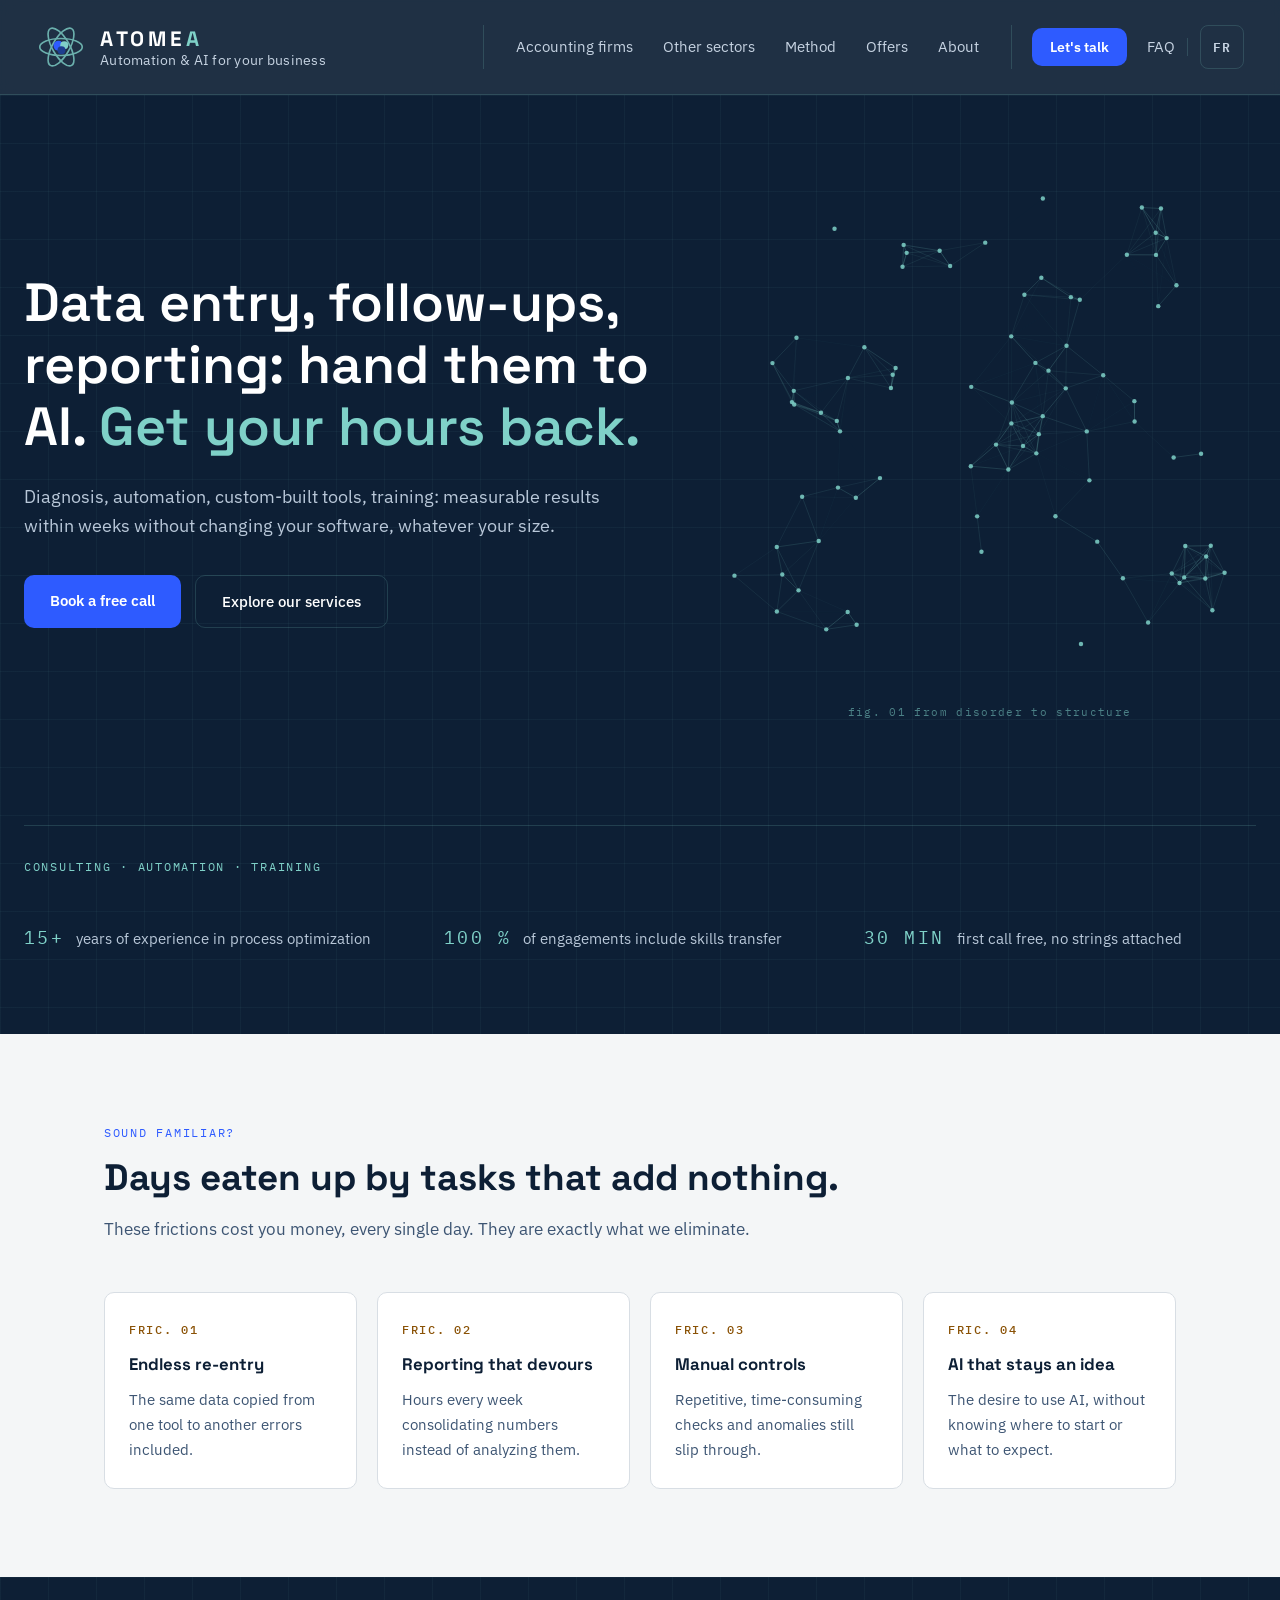
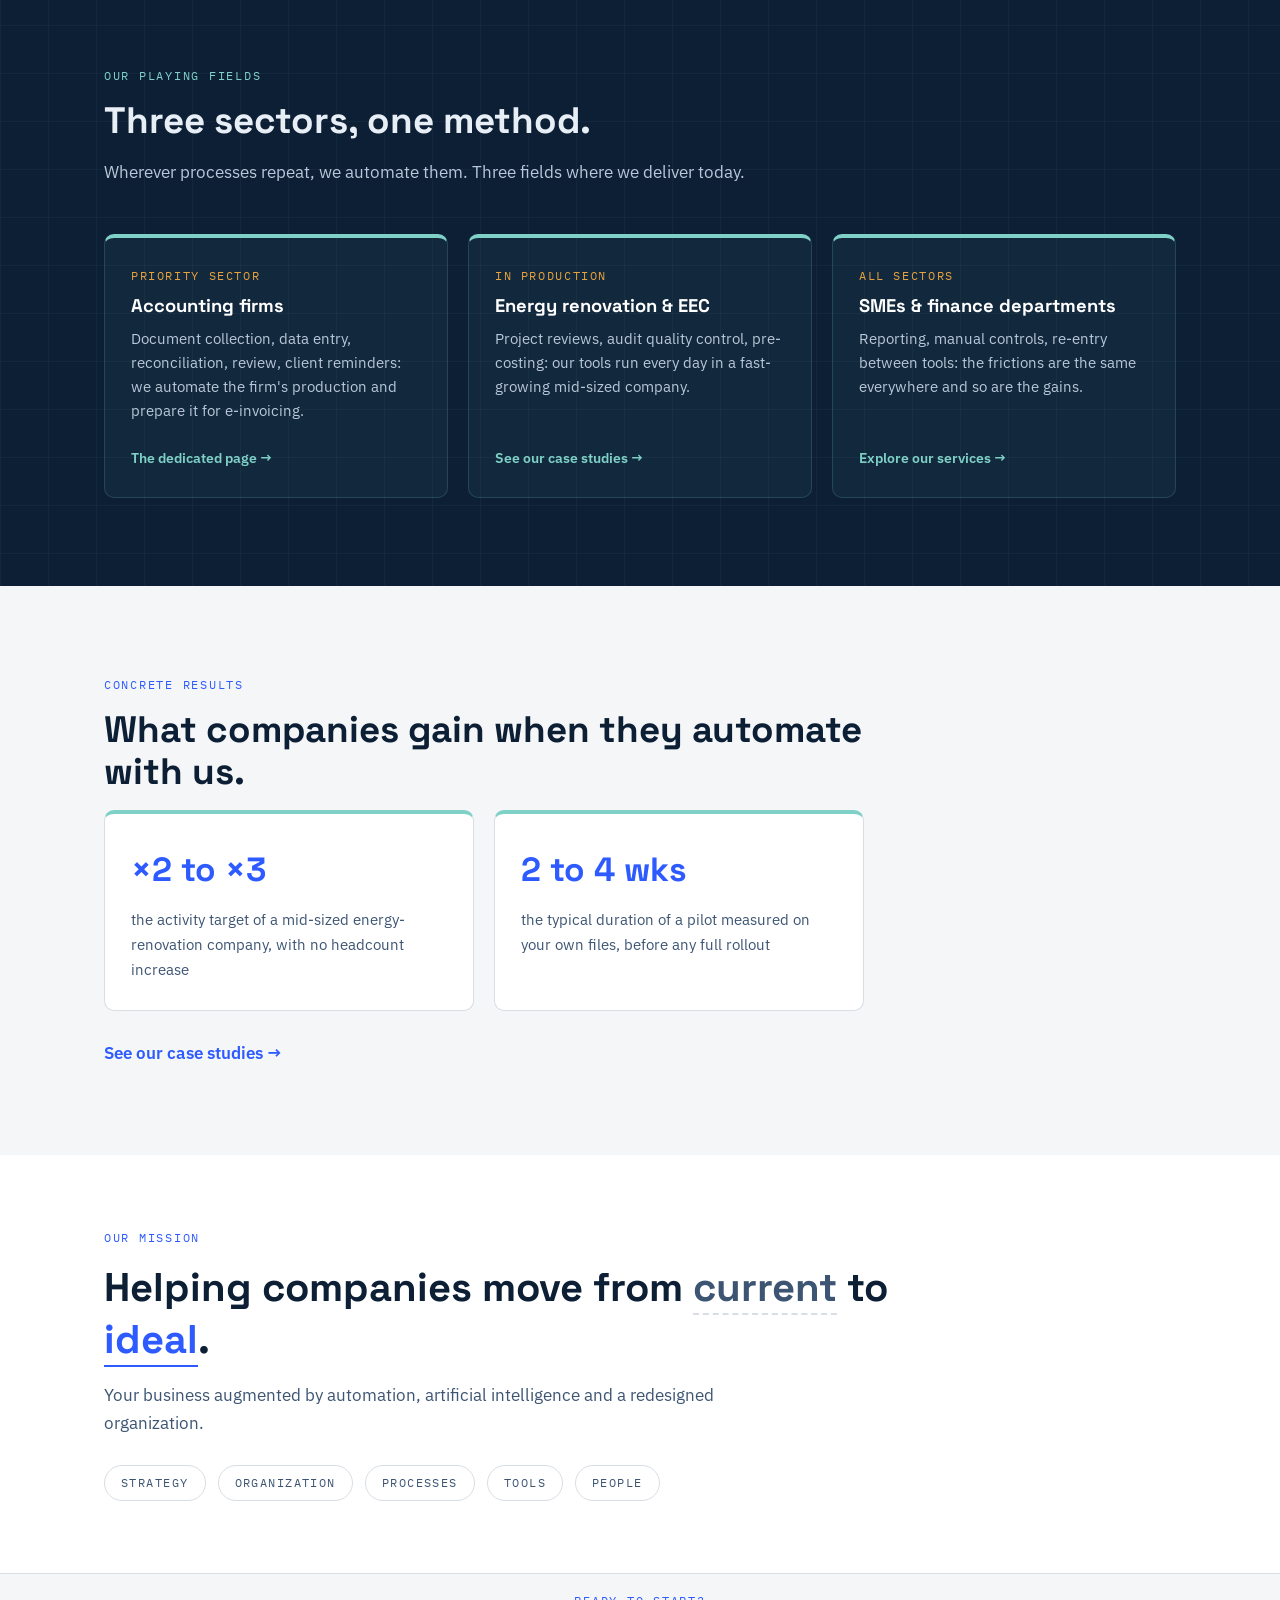
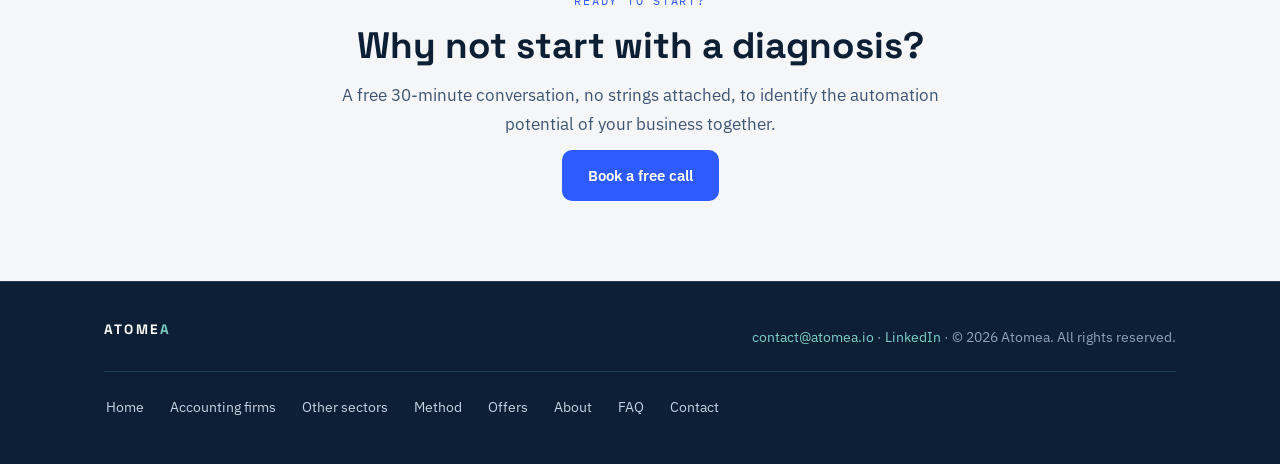
==== index.html @ ba9431d4 "Remplace les tirets cadratins par des espaces sur tout le site Co-Authored-By: Claude Fable 5 <norep" ====
<!DOCTYPE html>
<html lang="fr">
<head>
<meta charset="UTF-8">
<meta name="viewport" content="width=device-width, initial-scale=1.0">
<title>Atomea Conseil, automatisation & IA d'entreprise</title>
<meta name="description" content="Atomea accompagne les entreprises dans la transformation de leur organisation grâce à l'automatisation et à l'intelligence artificielle. Conseil, outils sur mesure, formation.">
<!-- Open Graph mettre à jour og:url et og:image lors du passage au domaine custom -->
<meta property="og:type" content="website">
<meta property="og:title" content="Atomea Conseil, automatisation & IA d'entreprise">
<meta property="og:description" content="Saisie, relances, reporting : déléguez ça à l'IA. Diagnostic, automatisation, outils sur mesure, formation des résultats mesurables en quelques semaines.">
<meta property="og:url" content="https://atomea.io/index.html">
<meta property="og:image" content="https://atomea.io/og-image.png">
<meta name="twitter:card" content="summary_large_image">
<link rel="icon" type="image/png" href="logo.png?v=1">
<link rel="apple-touch-icon" href="logo.png">
<link rel="preconnect" href="https://fonts.googleapis.com">
<link rel="preconnect" href="https://fonts.gstatic.com" crossorigin>
<link href="https://fonts.googleapis.com/css2?family=Space+Grotesk:wght@400;500;700&family=IBM+Plex+Sans:wght@400;500;600&family=IBM+Plex+Mono:wght@400;500&display=swap" rel="stylesheet">
<link rel="stylesheet" href="styles.css?v=20260713">
</head>
<body>

<header>
  <div class="wrap nav">
    <a class="logo" href="index.html" aria-label="Atomea accueil"><svg class="logo-mark" viewBox="0 0 40 40" fill="none" aria-hidden="true"><g class="orbits" stroke="#7FD1C8" stroke-width="1.3" opacity=".8"><ellipse cx="20" cy="20" rx="17" ry="6.8"/><ellipse cx="20" cy="20" rx="17" ry="6.8" transform="rotate(60 20 20)"/><ellipse cx="20" cy="20" rx="17" ry="6.8" transform="rotate(120 20 20)"/></g><circle cx="18" cy="19" r="4" fill="#2E5BFF"/><circle cx="22.6" cy="18.6" r="3.2" fill="#7FD1C8"/><circle cx="20.4" cy="22.6" r="3.2" fill="#1E3E8F"/></svg><span class="logo-stack"><span class="logo-word">ATOME<span class="logo-accent">A</span></span><span class="logo-tag" data-i18n="logo_tag">Automatisation & IA pour votre entreprise</span></span></a>
    <div class="nav-right">
      <nav class="nav-links" aria-label="Navigation">
        <a href="experts-comptables.html"><span data-i18n="nav_ec">Experts-comptables</span></a>
        <a href="realisations.html"><span data-i18n="nav_cases">Autres secteurs</span></a>
        <a href="methode.html"><span data-i18n="nav_method">Méthode</span></a>
        <a href="services.html"><span data-i18n="nav_services">Offres</span></a>
        <a href="apropos.html"><span data-i18n="nav_about">À propos</span></a>
      </nav>
      <a class="cta-btn small" href="https://calendar.app.google/srL1wipzhu1zUiye7" target="_blank" rel="noopener" data-i18n="nav_cta">Échangeons</a>
      <button class="menu-btn" id="menu-btn" aria-label="Menu" aria-expanded="false"><span></span><span></span><span></span></button>
      <div class="lang-group"><a href="faq.html" class="faq-link">FAQ</a><span class="nav-sep" aria-hidden="true"></span><button class="lang-flag" id="lang-flag" aria-label="Switch to English">EN</button></div>
    </div>
  </div>
</header>

<nav class="mobile-nav" id="mobile-nav" aria-label="Navigation mobile">
  <a class="active" href="index.html" data-i18n="foot_home">Accueil</a>
  <a href="experts-comptables.html" data-i18n="nav_ec">Experts-comptables</a>
  <a href="realisations.html" data-i18n="nav_cases">Autres secteurs</a>
  <a href="methode.html" data-i18n="nav_method">Méthode</a>
  <a href="services.html" data-i18n="nav_services">Offres</a>
  <a href="apropos.html" data-i18n="nav_about">À propos</a>
  <a href="faq.html">FAQ</a>
  <a class="cta-btn" href="https://calendar.app.google/srL1wipzhu1zUiye7" target="_blank" rel="noopener" data-i18n="nav_cta">Échangeons</a>
</nav>

<main>

<!-- HERO -->
<div class="blueprint hero" id="top">
  <div class="wrap hero-grid">
    <div>
      <h1 data-i18n-html="hero_title">Saisie, relances, reporting : déléguez ça à l'IA. <em>Récupérez vos heures.</em></h1>
      <p data-i18n="hero_sub">Diagnostic, automatisation, outils sur mesure, formation : des résultats mesurables en quelques semaines sans changer vos logiciels, quelle que soit votre taille.</p>
      <div class="hero-ctas">
        <a class="cta-btn" href="https://calendar.app.google/srL1wipzhu1zUiye7" target="_blank" rel="noopener" data-i18n="hero_cta1">Réserver un échange gratuit</a>
        <a class="cta-ghost" href="services.html" data-i18n="hero_cta2">Découvrir nos services</a>
      </div>
    </div>
    <div>
      <canvas id="particles" aria-hidden="true"></canvas>
      <div class="hero-canvas-label" data-i18n="hero_canvas">fig. 01 du désordre à la structure</div>
    </div>
    <div class="hero-proof">
      <div class="hero-domains"><span class="mono" data-i18n="hero_eyebrow">Conseil · Automatisation · Formation</span></div>
      <div class="proof"><span class="mono">15+</span><span data-i18n="pr1">années d'expérience en optimisation de processus</span></div>
      <div class="proof"><span class="mono">100&nbsp;%</span><span data-i18n="pr2">des missions avec transfert de compétences inclus</span></div>
      <div class="proof"><span class="mono">30&nbsp;min</span><span data-i18n="pr3">de premier échange gratuit et sans engagement</span></div>
    </div>
  </div>
</div>

<!-- FRICTIONS -->
<section id="frictions">
  <div class="wrap">
    <span class="mono eyebrow" data-i18n="fric_eyebrow">Vous reconnaissez-vous ?</span>
    <h2 data-i18n="fric_title">Des journées mangées par des tâches qui n'apportent rien.</h2>
    <p class="lead" data-i18n="fric_lead">Ces frictions coûtent cher, tous les jours. Ce sont exactement celles que nous éliminons.</p>
    <div class="cards-4">
      <div class="friction"><span class="mono" data-i18n="fric1_tag">friction 01</span><strong data-i18n="fric1_t">La ressaisie permanente</strong><p data-i18n="fric1_p">Les mêmes données copiées d'un outil à l'autre, avec les erreurs qui vont avec.</p></div>
      <div class="friction"><span class="mono" data-i18n="fric2_tag">friction 02</span><strong data-i18n="fric2_t">Le reporting qui dévore</strong><p data-i18n="fric2_p">Des heures chaque semaine à consolider des chiffres au lieu de les analyser.</p></div>
      <div class="friction"><span class="mono" data-i18n="fric3_tag">friction 03</span><strong data-i18n="fric3_t">Les contrôles manuels</strong><p data-i18n="fric3_p">Des vérifications répétitives, chronophages et pourtant des anomalies qui passent.</p></div>
      <div class="friction"><span class="mono" data-i18n="fric4_tag">friction 04</span><strong data-i18n="fric4_t">L'IA qui reste une idée</strong><p data-i18n="fric4_p">L'envie d'utiliser l'IA, sans savoir par où commencer ni quoi en attendre concrètement.</p></div>
    </div>
  </div>
</section>

<!-- NOS TERRAINS -->
<div class="blueprint" id="terrains">
  <section>
  <div class="wrap">
    <span class="mono eyebrow" data-i18n="ter_eyebrow">Nos terrains</span>
    <h2 data-i18n="ter_title">Trois terrains, une même méthode.</h2>
    <p class="lead" data-i18n="ter_lead">Partout où des processus se répètent, nous les automatisons. Trois terrains où nous livrons aujourd'hui.</p>
    <div class="terrains-grid">
      <a class="terrain" href="experts-comptables.html">
        <span class="mono" data-i18n="ter1_tag">secteur prioritaire</span>
        <h3 data-i18n="ter1_t">Cabinets d'expertise comptable</h3>
        <p data-i18n="ter1_p">Collecte des pièces, saisie, lettrage, révision, relances clients : nous automatisons la production du cabinet et le préparons à la facturation électronique.</p>
        <span class="go" data-i18n="ter1_go">La page dédiée →</span>
      </a>
      <a class="terrain" href="realisations.html">
        <span class="mono" data-i18n="ter2_tag">en production</span>
        <h3 data-i18n="ter2_t">Rénovation énergétique & CEE</h3>
        <p data-i18n="ter2_p">Revues de projets, contrôle qualité des audits, pré-chiffrage : nos outils tournent chaque jour chez une entreprise de taille moyenne en pleine croissance.</p>
        <span class="go" data-i18n="ter2_go">Voir les réalisations →</span>
      </a>
      <a class="terrain" href="services.html">
        <span class="mono" data-i18n="ter3_tag">tous secteurs</span>
        <h3 data-i18n="ter3_t">PME & directions financières</h3>
        <p data-i18n="ter3_p">Reporting, contrôles manuels, ressaisie entre outils : les frictions sont les mêmes partout et les gains aussi.</p>
        <span class="go" data-i18n="ter3_go">Découvrir nos services →</span>
      </a>
    </div>
  </div>
  </section>
</div>

<!-- RÉSULTATS -->
<section id="resultats">
  <div class="wrap">
    <span class="mono eyebrow" data-i18n="res_eyebrow">Résultats concrets</span>
    <h2 data-i18n="res_title">Ce que gagnent les entreprises qui automatisent avec nous.</h2>
    <div class="results-grid cols-2">
      <div class="result-card"><span class="big" data-i18n="res2_n">×2 à ×3</span><p data-i18n="res2">c'est l'objectif d'activité d'une entreprise de taille moyenne de la rénovation énergétique, à effectif constant</p></div>
      <div class="result-card"><span class="big" data-i18n="res3_n">2 à 4 sem.</span><p data-i18n="res3">c'est le délai type d'un pilote mesuré sur vos propres dossiers, avant tout déploiement</p></div>
    </div>
    <a class="results-link" href="realisations.html" data-i18n="res_link">Voir les réalisations →</a>
  </div>
</section>

<!-- MISSION -->
<section class="mission" id="mission">
  <div class="wrap">
    <span class="mono eyebrow" data-i18n="mi_eyebrow">Notre mission</span>
    <p class="mission-text" data-i18n-html="mi_text">Aider les entreprises à passer de <span class="from">l'actuel</span> à <span class="to">l'idéal</span>.</p>
    <p class="mission-sub" data-i18n="mi_sub">Votre entreprise augmentée par l'automatisation, l'intelligence artificielle et une organisation repensée.</p>
    <div class="mission-levers">
      <span class="lever" data-i18n="mi_lever1">Stratégie</span>
      <span class="lever" data-i18n="mi_lever3">Organisation</span>
      <span class="lever" data-i18n="mi_lever4">Processus</span>
      <span class="lever" data-i18n="mi_lever2">Outils</span>
      <span class="lever" data-i18n="mi_lever5">Équipes</span>
    </div>
  </div>
</section>

<!-- CTA FINAL -->
<section class="final">
  <div class="wrap">
    <span class="mono eyebrow" data-i18n="cta_eyebrow">Prêt à commencer ?</span>
    <h2 data-i18n="cta_title">Et si on commençait par un diagnostic ?</h2>
    <p class="lead" data-i18n="cta_lead">30 minutes d'échange, sans engagement, pour identifier ensemble le potentiel d'automatisation de votre activité.</p>
    <div class="hero-ctas">
      <a class="cta-btn" href="https://calendar.app.google/srL1wipzhu1zUiye7" target="_blank" rel="noopener" data-i18n="cta_btn">Réserver un échange gratuit</a>
    </div>
  </div>
</section>

</main>

<footer>
  <div class="wrap">
    <div class="foot-row">
      <div><strong style="color:#fff;font-family:'Space Grotesk',sans-serif;letter-spacing:.16em">ATOME<span style="color:#7FD1C8">A</span></strong></div>
      <div><a href="mailto:contact@atomea.io">contact@atomea.io</a> · <a href="https://www.linkedin.com/in/aymeric-barre-b928955/" target="_blank" rel="noopener">LinkedIn</a> · <span data-i18n="foot_legal">© 2026 Atomea. Tous droits réservés.</span></div>
    </div>
    <nav class="foot-nav" aria-label="Navigation pied de page">
      <a href="index.html" data-i18n="foot_home">Accueil</a>
      <a href="experts-comptables.html" data-i18n="nav_ec">Experts-comptables</a>
      <a href="realisations.html" data-i18n="nav_cases">Autres secteurs</a>
      <a href="methode.html" data-i18n="nav_method">Méthode</a>
      <a href="services.html" data-i18n="nav_services">Offres</a>
      <a href="apropos.html" data-i18n="nav_about">À propos</a>
      <a href="faq.html">FAQ</a>
      <a href="contact.html" data-i18n="foot_contact">Contact</a>
    </nav>
  </div>
</footer>

<script src="app.js?v=20260713"></script>
</body>
</html>
---- styles.css ----
:root{
  --ink:#0D1F35;
  --paper:#F4F6F7;
  --cobalt:#2E5BFF;
  --cyan:#7FD1C8;
  --amber:#E8A33D;
  --amber-deep:#8A5206;
  --ink-soft:#3D5573;
  --line:#D8DEE4;
  --line-dark:rgba(127,209,200,.18);
  --radius:10px;
}
*{margin:0;padding:0;box-sizing:border-box}
html{scroll-behavior:smooth}section[id],div[id]{scroll-margin-top:118px}
body{font-family:'IBM Plex Sans',sans-serif;font-size:17px;line-height:1.65;color:var(--ink);background:var(--paper);display:flex;flex-direction:column;min-height:100vh}
main{flex:1;display:flex;flex-direction:column}
main>:last-child{flex:1}
main>section:last-child{display:flex;flex-direction:column;justify-content:center}
h1,h2,h3{font-family:'Space Grotesk',sans-serif;line-height:1.15}
a{color:var(--cobalt)}
:focus-visible{outline:3px solid var(--cobalt);outline-offset:3px;border-radius:2px}
.mono{font-family:'IBM Plex Mono',monospace;font-size:.78rem;letter-spacing:.14em;text-transform:uppercase}
.wrap{max-width:1120px;margin:0 auto;padding:0 24px}

/* ── header ── */
header .wrap{max-width:none;padding:0 36px}
header{position:sticky;top:0;z-index:50;background:rgba(13,31,53,.92);backdrop-filter:blur(8px);border-bottom:1px solid var(--line-dark)}
.nav{display:flex;align-items:center;justify-content:space-between;height:94px;gap:24px}
.logo-stack{display:flex;flex-direction:column;line-height:1.25}
.logo-tag{font-family:'IBM Plex Sans',sans-serif;font-size:.85rem;font-weight:400;letter-spacing:.02em;color:#C6D3E2}
.logo{display:flex;align-items:center;gap:14px;font-family:'Space Grotesk',sans-serif;font-weight:700;font-size:1.3rem;color:#fff;text-decoration:none;letter-spacing:.18em}
.logo-mark{width:50px;height:50px;flex:none;transform-origin:50% 50%;animation:flip3d 9s linear infinite}
.logo:hover .logo-mark{animation-duration:4s}
@keyframes flip3d{from{transform:perspective(260px) rotateX(0deg)}to{transform:perspective(260px) rotateX(360deg)}}
@media(prefers-reduced-motion:reduce){.logo-mark{animation:none}}
.logo-accent{color:var(--cyan)}
.nav-right{display:flex;align-items:center;gap:20px}
.nav-links{display:flex;gap:30px;padding:0 32px;border-left:1px solid var(--line-dark);border-right:1px solid var(--line-dark);align-self:stretch;align-items:center}
.nav-links a{color:#C6D3E2;text-decoration:none;font-size:.92rem;white-space:nowrap}
.nav-links a:hover{color:#7FD1C8}
.nav-links a.active{color:var(--cyan);font-weight:600}
.help-btn{display:flex;align-items:center;justify-content:center;width:44px;min-height:44px;border:1px solid var(--line-dark);border-radius:8px;color:#C6D3E2;text-decoration:none;font-family:'Space Grotesk',sans-serif;font-weight:700;font-size:1.15rem;flex:none}
.help-btn:hover{border-color:var(--cyan);color:var(--cyan)}
.lang-group{display:flex;align-items:center;gap:12px;flex:none}
.faq-link{color:#C6D3E2;text-decoration:none;font-size:.92rem;white-space:nowrap}
.faq-link:hover{color:#7FD1C8}
.faq-link.active{color:var(--cyan);font-weight:600}
.nav-sep{width:1px;height:18px;background:var(--line-dark);flex:none}
.lang-flag{background:none;border:1px solid var(--line-dark);border-radius:8px;padding:9px 12px;min-height:44px;min-width:44px;cursor:pointer;display:flex;align-items:center;justify-content:center;flex:none;font-family:'IBM Plex Mono',monospace;font-size:.8rem;font-weight:600;letter-spacing:.04em;color:#C6D3E2}
.lang-flag:hover{border-color:var(--cyan);color:var(--cyan)}
.cta-btn{display:inline-block;background:var(--cobalt);color:#fff;text-decoration:none;font-weight:600;font-size:.95rem;padding:13px 26px;border-radius:var(--radius);transition:transform .15s ease,box-shadow .15s ease}
.cta-btn:hover{transform:translateY(-2px);box-shadow:0 8px 24px rgba(46,91,255,.35)}
.cta-btn.small{padding:8px 18px;font-size:.85rem}
.cta-ghost{display:inline-block;color:#fff;text-decoration:none;font-weight:500;font-size:.95rem;padding:13px 26px;border:1px solid var(--line-dark);border-radius:var(--radius)}
.cta-ghost:hover{border-color:var(--cyan);color:var(--cyan)}

/* ── menu mobile ── */
.menu-btn{display:none;background:none;border:1px solid var(--line-dark);border-radius:8px;width:44px;height:44px;cursor:pointer;color:#C6D3E2;flex-direction:column;align-items:center;justify-content:center;gap:5px;padding:0;flex:none}
.menu-btn span{display:block;width:20px;height:2px;background:currentColor;transition:transform .2s ease,opacity .2s ease}
body.nav-open .menu-btn span:nth-child(1){transform:translateY(7px) rotate(45deg)}
body.nav-open .menu-btn span:nth-child(2){opacity:0}
body.nav-open .menu-btn span:nth-child(3){transform:translateY(-7px) rotate(-45deg)}
.mobile-nav{display:none;position:fixed;top:94px;left:0;right:0;bottom:0;z-index:49;background:var(--ink);overflow:auto;padding:10px 24px 22px;flex-direction:column}
body.nav-open{overflow:hidden}
.mobile-nav a{color:#E8EEF5;text-decoration:none;font-size:1rem;padding:14px 4px;border-bottom:1px solid var(--line-dark)}
.mobile-nav a.active{color:var(--cyan)}
.mobile-nav a.cta-btn{margin-top:18px;text-align:center;border-bottom:none;color:#fff}
body.nav-open .mobile-nav{display:flex}

/* ── blueprint panels ── */
.blueprint{position:relative;background:var(--ink);color:#E8EEF5;overflow:hidden}
.blueprint::before{content:"";position:absolute;inset:0;background-image:linear-gradient(rgba(127,209,200,.05) 1px,transparent 1px),linear-gradient(90deg,rgba(127,209,200,.05) 1px,transparent 1px);background-size:48px 48px;pointer-events:none}
.blueprint .wrap{position:relative;z-index:2}

/* ── hero ── */
.hero{padding:84px 0 64px}
.hero .wrap{max-width:1360px}
.hero-grid{display:grid;grid-template-columns:1.1fr .9fr;gap:48px;align-items:center}
.hero-proof{grid-column:1/-1;display:grid;grid-template-columns:repeat(3,1fr);gap:28px;margin-top:56px;padding-top:30px;border-top:1px solid var(--line-dark)}
.hero-domains{grid-column:1/-1}
.hero-domains .mono{margin-bottom:0}
.proof{display:flex;align-items:baseline;gap:12px;font-size:.95rem;color:#B9C8D9}
.proof .mono{color:var(--amber);font-size:1.1rem;flex:none}
.hero .mono{color:var(--cyan);display:block;margin-bottom:18px}
.hero h1{font-size:clamp(2rem,4.2vw,3.6rem);font-weight:600;color:#fff;margin-bottom:24px}
.hero h1 em{font-style:normal;color:var(--cyan)}
.hero p{font-size:1.12rem;color:#B9C8D9;max-width:34em;margin-bottom:34px}
.hero-ctas{display:flex;gap:14px;flex-wrap:wrap}
#particles{width:100%;height:500px;display:block}
.hero-canvas-label{font-family:'IBM Plex Mono',monospace;font-size:.7rem;letter-spacing:.12em;color:rgba(127,209,200,.55);text-align:center;margin-top:24px}

/* ── sections ── */
section{padding:88px 0}
.eyebrow{color:var(--cobalt);display:block;margin-bottom:14px}
.blueprint .eyebrow{color:var(--cyan)}
h2{font-size:clamp(1.6rem,3vw,2.3rem);margin-bottom:16px;max-width:22em}
.lead{font-size:1.08rem;color:var(--ink-soft);max-width:38em;margin-bottom:48px}
.blueprint .lead{color:#B9C8D9}

/* ── bandeau d'intro de page ── */
.page-hero{padding:40px 0 28px}
.page-hero h1,.page-hero h2{color:#fff}
.page-hero h1{font-size:clamp(1.6rem,3vw,2.3rem);line-height:1.15;margin-bottom:10px;max-width:22em}
.page-hero .lead{margin-bottom:0}

/* ── variantes sur fond clair ── */
.steps.on-light .step{background:#fff;border:1px solid var(--line);border-top:3px solid var(--cobalt)}
.steps.on-light .num{color:var(--cobalt)}
.steps.on-light .step h3{color:var(--ink)}
.steps.on-light .step .dur{color:var(--amber-deep)}
.steps.on-light .step p{color:var(--ink-soft)}
.steps.on-light .step .deliv{color:var(--amber-deep)}
.faq.on-light details{background:#fff;border:1px solid var(--line);border-radius:var(--radius);padding:2px 22px;margin-bottom:12px}
.faq.on-light summary{color:var(--ink);padding:16px 36px 16px 0}
.faq.on-light summary::after{color:var(--cobalt);right:0}
.faq.on-light details p{color:var(--ink-soft)}
.faq-layout{display:grid;grid-template-columns:1.6fr 1fr;gap:44px;align-items:start}
.faq-cta{background:var(--ink);border-radius:var(--radius);padding:32px 30px;color:#E8EEF5}
.faq-cta h3{font-size:1.2rem;color:#fff;margin-bottom:10px}
.faq-cta p{font-size:.95rem;color:#B9C8D9;margin-bottom:22px}
@media(max-width:900px){.faq-layout{grid-template-columns:1fr}}

/* mission */
.mission{padding:72px 0;background:#fff;border-bottom:1px solid var(--line)}
.mission-text{font-family:'Space Grotesk',sans-serif;font-size:clamp(1.5rem,3.4vw,2.5rem);font-weight:700;line-height:1.3;max-width:21em;margin-top:6px}
.mission-text .from{color:var(--ink-soft);border-bottom:2px dashed var(--line)}
.mission-text .to{color:var(--cobalt);border-bottom:2px solid var(--cobalt)}
.mission-sub{color:var(--ink-soft);max-width:38em;margin-top:16px;font-size:1.05rem}
.mission-levers{display:flex;gap:12px;margin-top:28px;flex-wrap:wrap}
.lever{font-family:'IBM Plex Mono',monospace;font-size:.75rem;letter-spacing:.12em;text-transform:uppercase;color:var(--ink-soft);border:1px solid var(--line);border-radius:99px;padding:7px 16px}

/* frictions */
.cards-4{display:grid;grid-template-columns:repeat(4,1fr);gap:20px}
.friction{background:#fff;border:1px solid var(--line);border-radius:var(--radius);padding:26px 24px}
.friction .mono{color:var(--amber-deep);font-weight:500;display:block;margin-bottom:12px}
.friction p{font-size:.95rem;color:var(--ink-soft)}
.friction strong{display:block;font-family:'Space Grotesk',sans-serif;font-size:1.05rem;color:var(--ink);margin-bottom:8px}

/* résultats (preuve sociale accueil) */
.results-grid{display:grid;grid-template-columns:repeat(3,1fr);gap:20px}
.result-card{background:#fff;border:1px solid var(--line);border-top:4px solid var(--cyan);border-radius:var(--radius);padding:28px 26px}
.result-card .big{font-family:'Space Grotesk',sans-serif;font-weight:700;font-size:2.1rem;color:var(--cobalt);display:block;margin-bottom:10px}
.result-card p{font-size:.95rem;color:var(--ink-soft)}
.results-link{display:inline-block;margin-top:28px;font-weight:600;text-decoration:none}
.results-link:hover{text-decoration:underline}
.results-grid.cols-2{grid-template-columns:repeat(2,1fr);max-width:760px}
@media(max-width:900px){.results-grid{grid-template-columns:1fr}.results-grid.cols-2{grid-template-columns:1fr}}

/* terrains (accueil) */
.terrains-grid{display:grid;grid-template-columns:repeat(3,1fr);gap:20px}
.terrain{display:flex;flex-direction:column;gap:10px;background:rgba(127,209,200,.05);border:1px solid var(--line-dark);border-top:4px solid var(--cyan);border-radius:var(--radius);padding:28px 26px;text-decoration:none;transition:transform .15s ease,border-color .15s ease}
.terrain:hover{transform:translateY(-3px);border-color:var(--cyan)}
.terrain .mono{color:var(--amber);font-size:.72rem}
.terrain h3{color:#fff;font-size:1.15rem}
.terrain p{font-size:.92rem;color:#B9C8D9}
.terrain .go{margin-top:auto;padding-top:12px;font-weight:600;color:var(--cyan);font-size:.9rem}
@media(max-width:900px){.terrains-grid{grid-template-columns:1fr}}

/* piliers */
#services{padding-top:32px;padding-bottom:24px}
.pillars{display:grid;grid-template-columns:repeat(3,1fr);gap:22px}
.pillar{background:#fff;border:1px solid var(--line);border-top:4px solid var(--cobalt);border-radius:var(--radius);padding:24px 24px;transition:transform .18s ease,box-shadow .18s ease}
.pillar:hover{transform:translateY(-5px);box-shadow:0 16px 34px rgba(13,31,53,.12)}
.pillar-icon{width:48px;height:48px;border-radius:13px;background:var(--cobalt);box-shadow:0 10px 22px rgba(46,91,255,.3);display:flex;align-items:center;justify-content:center;margin-bottom:14px}
.pillar-icon svg{width:24px;height:24px;stroke:#fff;fill:none;stroke-width:1.7;stroke-linecap:round;stroke-linejoin:round}
.pillar .mono{color:var(--cobalt);display:block;margin-bottom:10px}
/* apparition des piliers au chargement (CSS pur, sans flash, fin toujours visible) */
@media(prefers-reduced-motion:no-preference){
  .pillars .pillar{opacity:0;animation:riseIn .75s cubic-bezier(.16,1,.3,1) both}
  .pillars .pillar:nth-child(1){animation-delay:.05s}
  .pillars .pillar:nth-child(2){animation-delay:.2s}
  .pillars .pillar:nth-child(3){animation-delay:.35s}
  .pillar-icon{animation:iconPop .5s cubic-bezier(.34,1.56,.64,1) both}
  .pillars .pillar:nth-child(1) .pillar-icon{animation-delay:.35s}
  .pillars .pillar:nth-child(2) .pillar-icon{animation-delay:.5s}
  .pillars .pillar:nth-child(3) .pillar-icon{animation-delay:.65s}
}
@keyframes riseIn{from{opacity:0;transform:translateY(36px) scale(.94)}to{opacity:1;transform:none}}
@keyframes iconPop{from{transform:scale(.4);opacity:.4}to{transform:scale(1);opacity:1}}
.pillar h3{font-size:1.2rem;margin-bottom:4px}
.pillar .promise{font-weight:600;color:var(--cobalt);font-size:.95rem;margin-bottom:10px}
.pillar p{font-size:.95rem;color:var(--ink-soft);margin-bottom:16px}
.pillar ul{list-style:none}
.pillar li{font-size:.95rem;color:var(--ink);font-weight:500;padding:8px 0 8px 28px;position:relative;border-top:1px dashed var(--line)}
.pillar li::before{content:"✓";position:absolute;left:0;top:7px;color:var(--cobalt);font-weight:700}

/* spécialité */
.niche-card{background:#fff;border:1px solid var(--line);border-left:5px solid var(--cobalt);border-radius:var(--radius);padding:42px 38px}
.niche-card h2{margin-bottom:12px}
.niche-grid{display:grid;grid-template-columns:repeat(3,1fr);gap:30px;margin-top:32px}
.niche-item .mono{color:var(--cobalt);display:block;margin-bottom:10px}
.niche-item h3{font-size:1.08rem;margin-bottom:8px}
.niche-item p{font-size:.92rem;color:var(--ink-soft)}
.niche-open{margin-top:32px;padding-top:24px;border-top:1px dashed var(--line);font-style:italic;color:var(--ink-soft);font-size:.95rem}
@media(max-width:900px){.niche-grid{grid-template-columns:1fr}.niche-card{padding:30px 24px}}

/* méthode étapes en cartes */
.steps{display:grid;grid-template-columns:repeat(4,1fr);gap:18px;position:relative}
.step{padding:24px 22px;border-radius:var(--radius);border:1px solid var(--line-dark);border-top:3px solid var(--cyan);background:rgba(127,209,200,.05)}
.step .num{font-family:'IBM Plex Mono',monospace;color:var(--cyan);font-size:.8rem;letter-spacing:.14em;display:block;margin-bottom:14px}
.step h3{color:#fff;font-size:1.15rem;margin-bottom:8px}
.step .dur{font-family:'IBM Plex Mono',monospace;font-size:.72rem;color:var(--amber);letter-spacing:.1em;display:block;margin-bottom:10px}
.step p{font-size:.92rem;color:#B9C8D9}

/* intro séquentielle des étapes (1→2→3→4 en solo, puis toutes ensemble) */
@media(prefers-reduced-motion:no-preference){
  .steps.seq .step{opacity:0}
  .steps.seq .step:nth-child(1){animation:stepseq1 5s ease forwards}
  .steps.seq .step:nth-child(2){animation:stepseq2 5s ease forwards}
  .steps.seq .step:nth-child(3){animation:stepseq3 5s ease forwards}
  .steps.seq .step:nth-child(4){animation:stepseq4 5s ease forwards}
}
@keyframes stepseq1{0%{opacity:0;transform:translateY(10px)}3%{opacity:1;transform:translateY(0)}16%{opacity:1;transform:translateY(0)}21%,64%{opacity:0;transform:translateY(10px)}69%,100%{opacity:1;transform:translateY(0)}}
@keyframes stepseq2{0%,16%{opacity:0;transform:translateY(10px)}19%{opacity:1;transform:translateY(0)}32%{opacity:1;transform:translateY(0)}37%,64%{opacity:0;transform:translateY(10px)}69%,100%{opacity:1;transform:translateY(0)}}
@keyframes stepseq3{0%,32%{opacity:0;transform:translateY(10px)}35%{opacity:1;transform:translateY(0)}48%{opacity:1;transform:translateY(0)}53%,64%{opacity:0;transform:translateY(10px)}69%,100%{opacity:1;transform:translateY(0)}}
@keyframes stepseq4{0%,48%{opacity:0;transform:translateY(10px)}51%{opacity:1;transform:translateY(0)}100%{opacity:1;transform:translateY(0)}}

.steps.cols-3{grid-template-columns:repeat(3,1fr)}
@media(max-width:900px){.steps.cols-3{grid-template-columns:1fr}}
.step .deliv{font-family:'IBM Plex Mono',monospace;font-size:.72rem;color:var(--amber);letter-spacing:.08em;display:block;margin-top:10px}
.steps.on-light .step .deliv{color:var(--amber-deep)}

/* réalisations */
.cases{display:grid;grid-template-columns:repeat(2,1fr);gap:22px}
.case{background:#fff;border:1px solid var(--line);border-radius:var(--radius);padding:30px 28px;display:flex;flex-direction:column;gap:10px}
.case .mono{color:var(--ink-soft)}
.case h3{font-size:1.15rem}
.case p{font-size:.95rem;color:var(--ink-soft)}
.case .result{margin-top:auto;padding-top:14px;border-top:1px solid var(--line);font-family:'Space Grotesk',sans-serif;font-weight:700;color:var(--cobalt)}
.case .big-gain{margin-top:auto;padding-top:14px;border-top:1px solid var(--line);font-family:'Space Grotesk',sans-serif;font-weight:700;font-size:1.55rem;color:var(--cobalt);line-height:1.15}
.case .big-gain small{display:block;font-family:'IBM Plex Sans',sans-serif;font-weight:400;font-size:.9rem;color:var(--ink-soft);margin-top:6px}

/* à propos */
.about-grid{display:grid;grid-template-columns:auto 1fr;gap:44px;align-items:start}
.portrait{width:340px;max-width:100%;aspect-ratio:4/5;object-fit:cover;border-radius:var(--radius);border:1px solid var(--line);box-shadow:0 12px 32px rgba(13,31,53,.14);display:block}
.portrait-caption{font-family:'IBM Plex Mono',monospace;font-size:.72rem;letter-spacing:.1em;color:var(--ink-soft);margin-top:10px}
.about p{color:var(--ink-soft);max-width:44em;margin-bottom:14px}
.about strong{color:var(--ink)}

/* FAQ */
.faq{max-width:760px}
.faq details{border-bottom:1px solid var(--line-dark);padding:4px 0}
.faq summary{cursor:pointer;font-family:'Space Grotesk',sans-serif;font-size:.95rem;color:#fff;padding:14px 0;list-style:none;position:relative;padding-right:36px}
.faq summary::after{content:"+";position:absolute;right:4px;color:var(--cyan);font-size:1.4rem;line-height:1}
.faq details[open] summary::after{content:"–"}
.faq details p{color:#B9C8D9;font-size:.95rem;padding:0 0 18px;max-width:40em}

/* CTA final */
#contraintes{padding-bottom:24px}
#contraintes .niche-card{padding-bottom:20px}
.final{padding:16px 0 80px;text-align:center}
.final h2{margin:0 auto 14px}
.final .lead{margin:0 auto 12px}
.contact-links{display:flex;gap:14px;justify-content:center;margin-top:30px;flex-wrap:wrap}
.contact-links a{display:flex;align-items:center;gap:10px;border:1px solid var(--line);border-radius:var(--radius);padding:13px 22px;text-decoration:none;color:var(--ink);background:#fff;font-weight:500}
.contact-links a:hover{border-color:var(--cobalt);color:var(--cobalt)}
.contact-links svg{width:18px;height:18px;flex:none}
.contact-links.left{justify-content:flex-start;margin-top:18px}
.final .bridge{margin-top:34px;font-style:italic;color:var(--ink-soft);font-size:.95rem;max-width:44em;margin-left:auto;margin-right:auto}
.blueprint .final .bridge,.final.on-dark .bridge{color:#B9C8D9}
.final .hero-ctas{justify-content:center}

/* fiche contact */
.contact-card{background:#fff;border:1px solid var(--line);border-radius:var(--radius);box-shadow:0 14px 36px rgba(13,31,53,.10);max-width:620px;margin:0 auto;padding:40px 38px;text-align:center}
.cc-id{display:flex;align-items:center;gap:18px;justify-content:center;text-align:left;margin-bottom:22px}
.cc-avatar{width:74px;height:74px;border-radius:50%;object-fit:cover;object-position:50% 20%;border:1px solid var(--line);flex:none}
.cc-name{font-size:1.4rem;margin:0}
.cc-role{font-size:.92rem;color:var(--ink-soft);margin-top:3px;max-width:26em}
.contact-card .lead{margin:0 auto 22px}
.contact-card .hero-ctas{justify-content:center;margin-bottom:24px}
.contact-card .contact-links{justify-content:center;margin-top:0}
@media(max-width:560px){.cc-id{flex-direction:column;text-align:center}.cc-role{text-align:center}}

/* en-tête secteur avec illustration */
.sector-head{display:grid;grid-template-columns:1.05fr .95fr;gap:36px;align-items:center;margin-bottom:30px}
.sector-head .lead{margin-bottom:0}
.sector-illus{width:100%;border-radius:var(--radius);display:block;box-shadow:0 14px 34px rgba(13,31,53,.12)}
@media(max-width:760px){.sector-head{grid-template-columns:1fr;gap:22px}.sector-illus{max-width:440px;margin:0 auto}}

/* bloc plateforme d'agents IA */
.agents-card{display:grid;grid-template-columns:1.05fr .95fr;background:var(--ink);border-radius:var(--radius);overflow:hidden;border:1px solid var(--line-dark);box-shadow:0 16px 40px rgba(13,31,53,.16)}
.agents-card .agents-text{padding:40px 38px}
.agents-card .eyebrow{color:var(--cyan)}
.agents-card h3{color:#fff;font-size:1.5rem;margin:6px 0 12px;line-height:1.2}
.agents-card>.agents-text>p{color:#B9C8D9;font-size:.98rem;margin-bottom:24px;max-width:34em}
.agents-stats{display:flex;gap:30px;flex-wrap:wrap;margin-bottom:26px}
.agents-stats>div{min-width:70px}
.agents-stats .n{font-family:'Space Grotesk',sans-serif;font-weight:700;font-size:1.75rem;color:var(--cyan);display:block;line-height:1}
.agents-stats small{color:#8FA3BB;font-size:.78rem;display:block;margin-top:5px}
.agents-img{width:100%;height:100%;object-fit:cover;object-position:center;min-height:340px}
@media(max-width:760px){.agents-card{grid-template-columns:1fr}.agents-img{min-height:220px;order:-1}.agents-card .agents-text{padding:30px 26px}}

/* capture d'app en tête de carte */
.case-shot{display:block;width:calc(100% + 56px);margin:-30px -28px 20px;border-radius:var(--radius) var(--radius) 0 0;aspect-ratio:16/10;object-fit:cover;object-position:top;border-bottom:1px solid var(--line)}

/* blocs-outils (réalisations énergie) */
.tool{background:#fff;border:1px solid var(--line);border-left:5px solid var(--cobalt);border-radius:var(--radius);padding:30px 30px;margin-bottom:20px}
.tool .tag{color:var(--cobalt);display:block;margin-bottom:8px}
.tool h3{font-size:1.3rem;margin-bottom:8px}
.tool>p{color:var(--ink-soft);max-width:60em;margin-bottom:20px}
.tool-stats{display:flex;gap:38px;flex-wrap:wrap;align-items:flex-start;border-top:1px dashed var(--line);padding-top:20px}
.tool-stat .n{font-family:'Space Grotesk',sans-serif;font-weight:700;font-size:2rem;color:var(--cobalt);display:block;line-height:1}
.tool-stat small{display:block;color:var(--ink-soft);font-size:.86rem;margin-top:6px;max-width:15em}
.pills{display:flex;gap:10px;flex-wrap:wrap;margin-top:18px}
.pill{display:inline-flex;align-items:center;gap:7px;background:rgba(46,91,255,.06);border:1px solid var(--line);border-radius:99px;padding:7px 15px;font-size:.85rem;color:var(--ink);font-weight:500}
.pill::before{content:"✓";color:var(--cobalt);font-weight:700}
@media(max-width:560px){.tool-stats{gap:26px}}

/* pop-up contact (modale) */
.modal-overlay{position:fixed;inset:0;background:rgba(13,31,53,.6);backdrop-filter:blur(3px);display:none;align-items:center;justify-content:center;z-index:200;padding:20px}
.modal-overlay.open{display:flex}
.modal{background:#fff;border-radius:var(--radius);max-width:460px;width:100%;padding:34px 32px;position:relative;box-shadow:0 24px 64px rgba(13,31,53,.32)}
.modal h2{font-size:1.35rem;margin-bottom:6px}
.modal .sub{color:var(--ink-soft);font-size:.92rem;margin-bottom:20px}
.modal-close{position:absolute;top:12px;right:12px;width:38px;height:38px;border:none;background:none;font-size:1.6rem;line-height:1;color:var(--ink-soft);cursor:pointer;border-radius:8px}
.modal-close:hover{color:var(--ink);background:var(--paper)}
.field{margin-bottom:14px;text-align:left}
.field label{display:block;font-size:.8rem;font-weight:600;color:var(--ink);margin-bottom:5px}
.field input,.field textarea{width:100%;border:1px solid var(--line);border-radius:8px;padding:11px 13px;font-family:inherit;font-size:.95rem;color:var(--ink);background:#fff}
.field input:focus,.field textarea:focus{outline:none;border-color:var(--cobalt);box-shadow:0 0 0 3px rgba(46,91,255,.12)}
.field textarea{min-height:112px;resize:vertical}
.modal form .cta-btn{width:100%;text-align:center;border:none;cursor:pointer;font-size:1rem}
.modal-status{margin-top:12px;font-size:.9rem;text-align:center;min-height:1.2em}
.modal-status.ok{color:#15803d;font-weight:600}
.modal-status.err{color:var(--amber-deep)}
.honey{position:absolute;left:-9999px;width:1px;height:1px;opacity:0}

/* footer */
footer{background:var(--ink);color:#8FA3BB;border-top:1px solid var(--line-dark);padding:36px 0;font-size:.85rem}
footer .wrap{display:flex;flex-direction:column;gap:14px}
footer a{color:var(--cyan);text-decoration:none}
.foot-row{display:flex;justify-content:space-between;gap:20px;flex-wrap:wrap}
.foot-nav{display:flex;gap:22px;flex-wrap:wrap;padding-top:14px;border-top:1px solid var(--line-dark)}
.foot-nav a{color:#C6D3E2;display:inline-block;padding:10px 2px}
.foot-nav a:hover{color:var(--cyan)}
.foot-row a{display:inline-block;padding:8px 0}

/* responsive */
@media(max-width:1180px){
  .nav{gap:16px}
  .nav-right{gap:12px}
  .nav-links{gap:16px;padding:0 14px}
  .logo-tag{display:none}
}
@media(max-width:900px){
  .hero-grid{grid-template-columns:1fr}
  .hero-proof{grid-template-columns:1fr;gap:14px;margin-top:36px}
  #particles{height:260px}
  .cards-4{grid-template-columns:repeat(2,1fr)}
  .pillars{grid-template-columns:1fr}
  .steps{grid-template-columns:repeat(2,1fr);row-gap:34px}
  .cases{grid-template-columns:1fr}
  .nav-links{display:none}
  .menu-btn{display:flex}
}
@media(max-width:560px){
  .logo-tag{display:none}
  .nav-right>.cta-btn{display:none}
  .cards-4{grid-template-columns:1fr}
  .steps{grid-template-columns:1fr}
  .about-grid{grid-template-columns:1fr}
  section{padding:64px 0}
  .hero{padding:64px 0 72px}
}
@media(prefers-reduced-motion:reduce){
  html{scroll-behavior:auto}
  .cta-btn{transition:none}
}
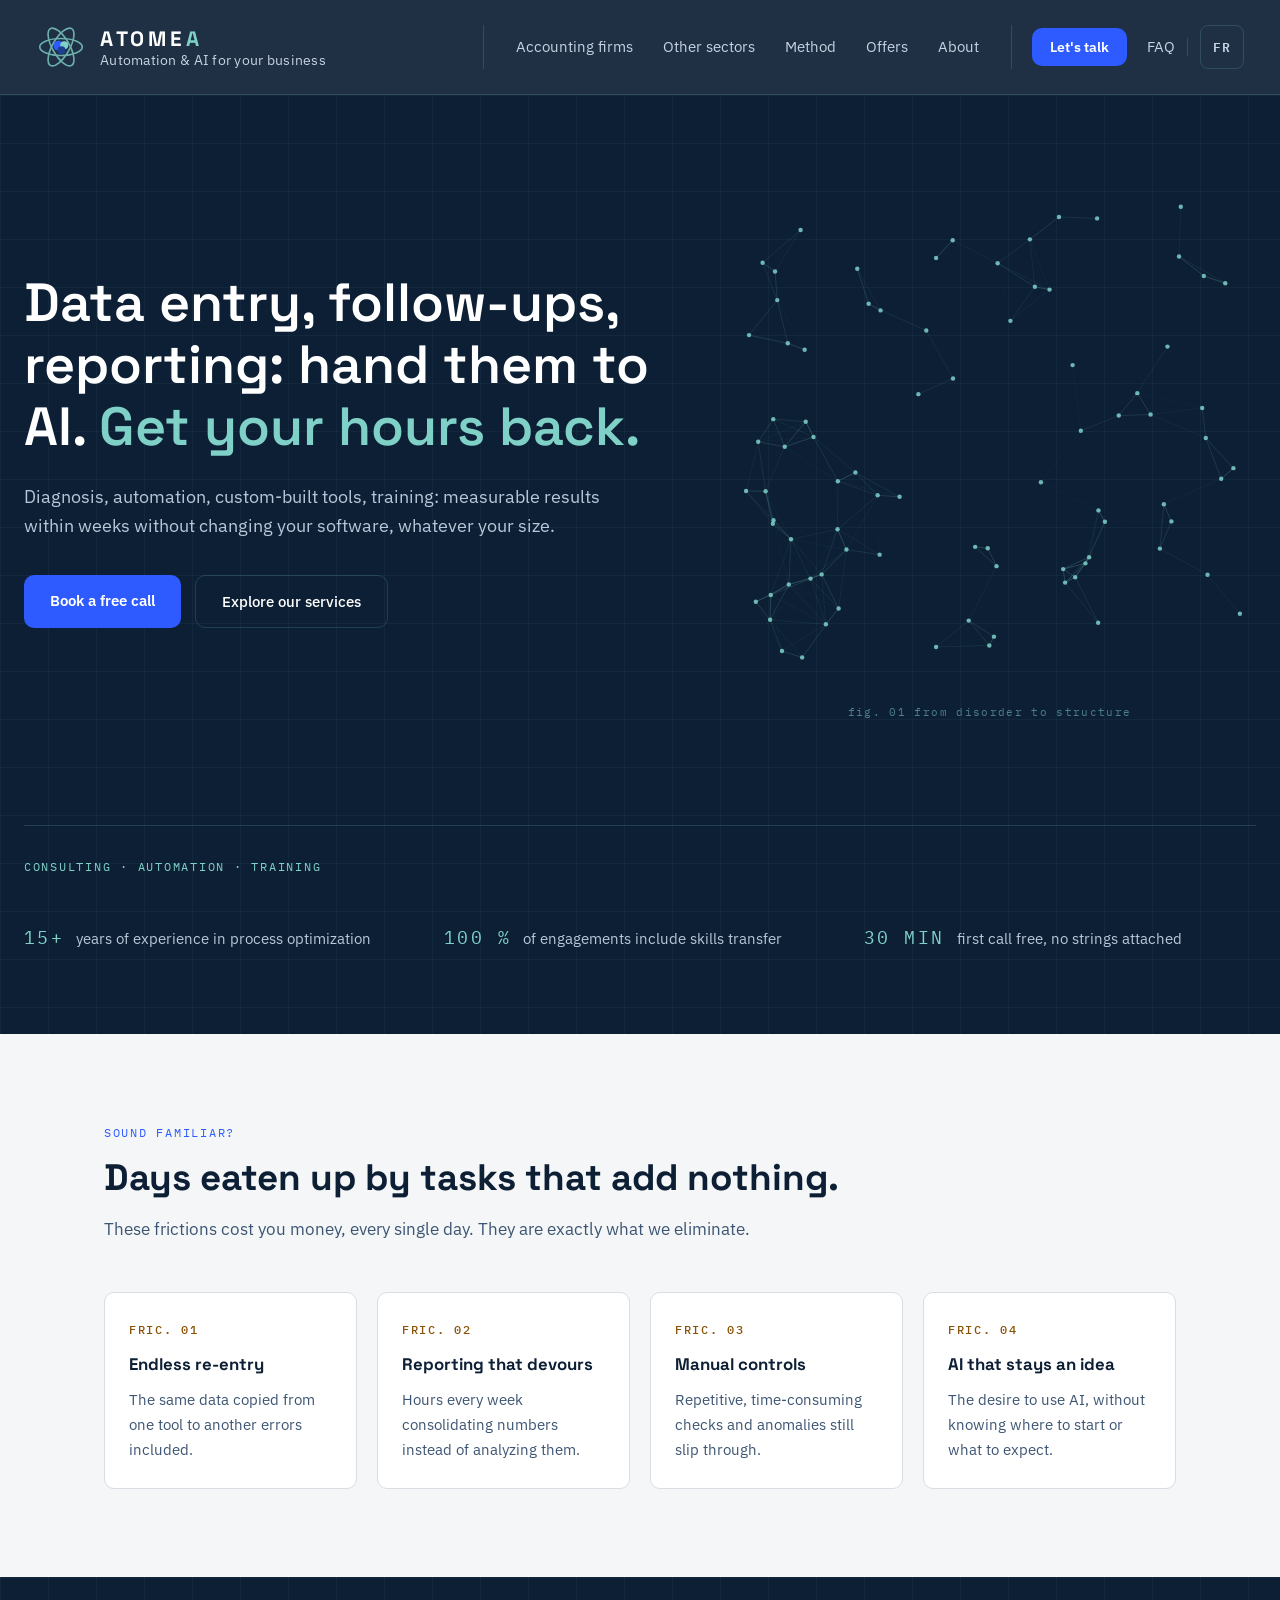
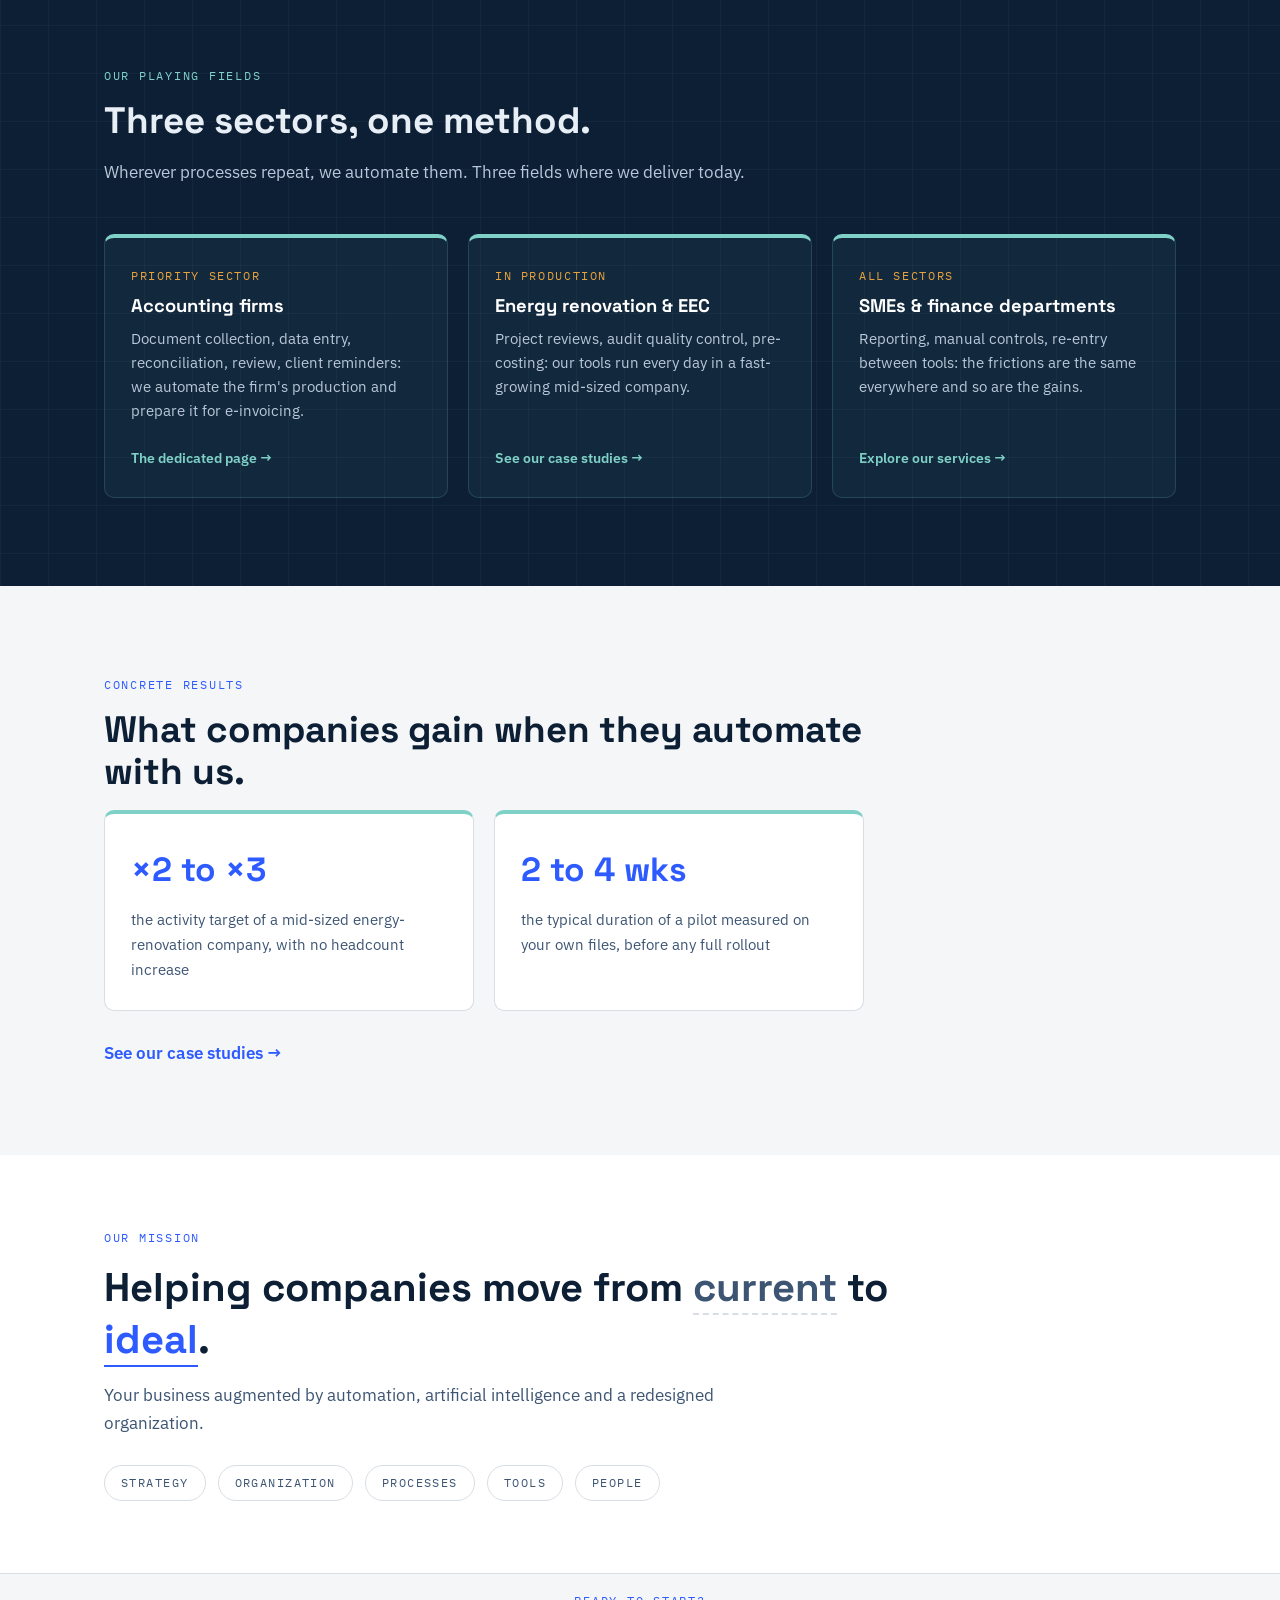
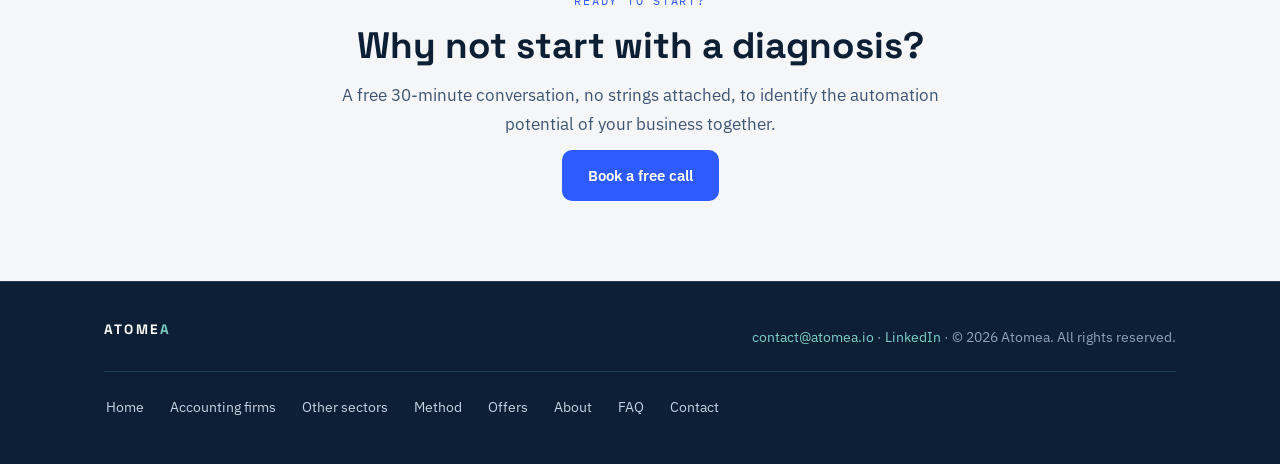
==== commit 2543e15f: "Page diagnostic : questionnaire + réservation Meet automatique, remplace le lien Google Calendar Co-" ====
--- a/index.html
+++ b/index.html
@@ -32,7 +32,7 @@
         <a href="services.html"><span data-i18n="nav_services">Offres</span></a>
         <a href="apropos.html"><span data-i18n="nav_about">À propos</span></a>
       </nav>
-      <a class="cta-btn small" href="https://calendar.app.google/srL1wipzhu1zUiye7" target="_blank" rel="noopener" data-i18n="nav_cta">Échangeons</a>
+      <a class="cta-btn small" href="diagnostic.html" data-i18n="nav_cta">Échangeons</a>
       <button class="menu-btn" id="menu-btn" aria-label="Menu" aria-expanded="false"><span></span><span></span><span></span></button>
       <div class="lang-group"><a href="faq.html" class="faq-link">FAQ</a><span class="nav-sep" aria-hidden="true"></span><button class="lang-flag" id="lang-flag" aria-label="Switch to English">EN</button></div>
     </div>
@@ -47,7 +47,7 @@
   <a href="services.html" data-i18n="nav_services">Offres</a>
   <a href="apropos.html" data-i18n="nav_about">À propos</a>
   <a href="faq.html">FAQ</a>
-  <a class="cta-btn" href="https://calendar.app.google/srL1wipzhu1zUiye7" target="_blank" rel="noopener" data-i18n="nav_cta">Échangeons</a>
+  <a class="cta-btn" href="diagnostic.html" data-i18n="nav_cta">Échangeons</a>
 </nav>
 
 <main>
@@ -59,7 +59,7 @@
       <h1 data-i18n-html="hero_title">Saisie, relances, reporting : déléguez ça à l'IA. <em>Récupérez vos heures.</em></h1>
       <p data-i18n="hero_sub">Diagnostic, automatisation, outils sur mesure, formation : des résultats mesurables en quelques semaines sans changer vos logiciels, quelle que soit votre taille.</p>
       <div class="hero-ctas">
-        <a class="cta-btn" href="https://calendar.app.google/srL1wipzhu1zUiye7" target="_blank" rel="noopener" data-i18n="hero_cta1">Réserver un échange gratuit</a>
+        <a class="cta-btn" href="diagnostic.html" data-i18n="hero_cta1">Réserver un échange gratuit</a>
         <a class="cta-ghost" href="services.html" data-i18n="hero_cta2">Découvrir nos services</a>
       </div>
     </div>
@@ -158,7 +158,7 @@
     <h2 data-i18n="cta_title">Et si on commençait par un diagnostic ?</h2>
     <p class="lead" data-i18n="cta_lead">30 minutes d'échange, sans engagement, pour identifier ensemble le potentiel d'automatisation de votre activité.</p>
     <div class="hero-ctas">
-      <a class="cta-btn" href="https://calendar.app.google/srL1wipzhu1zUiye7" target="_blank" rel="noopener" data-i18n="cta_btn">Réserver un échange gratuit</a>
+      <a class="cta-btn" href="diagnostic.html" data-i18n="cta_btn">Réserver un échange gratuit</a>
     </div>
   </div>
 </section>
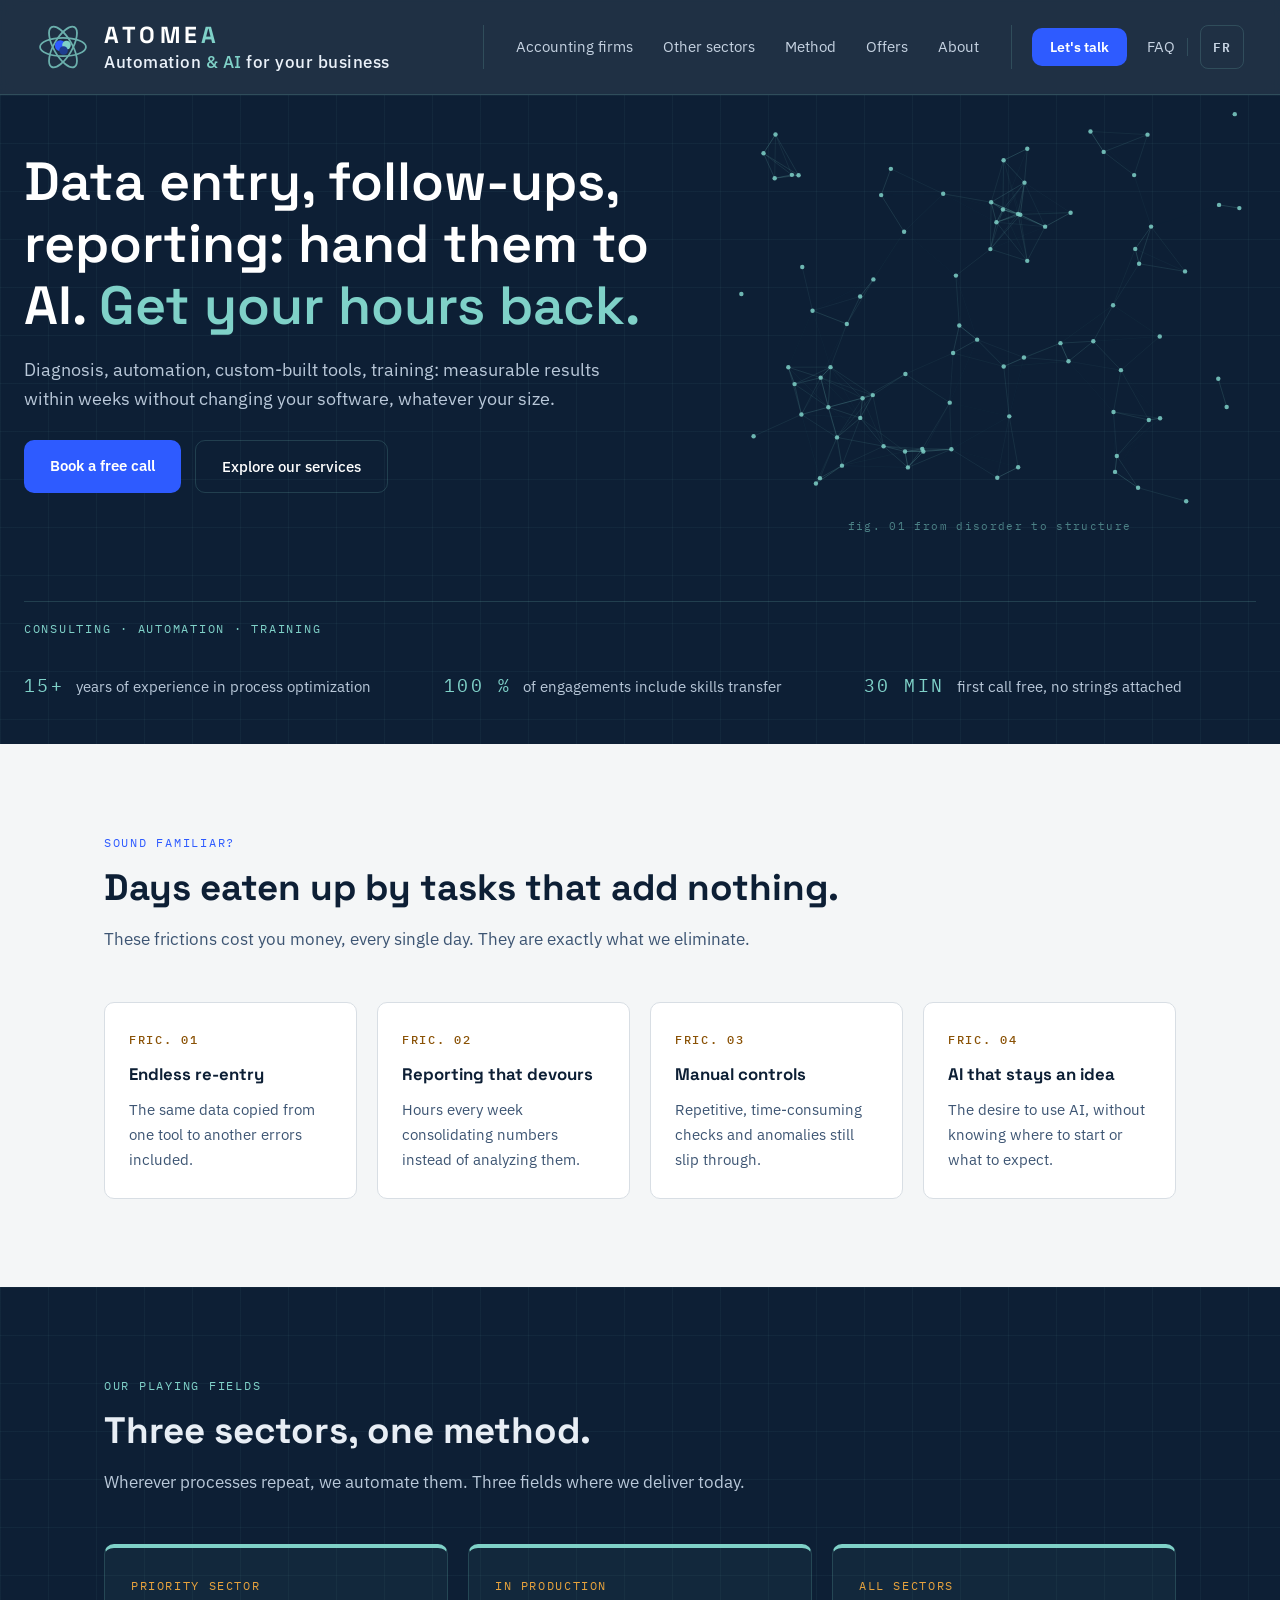
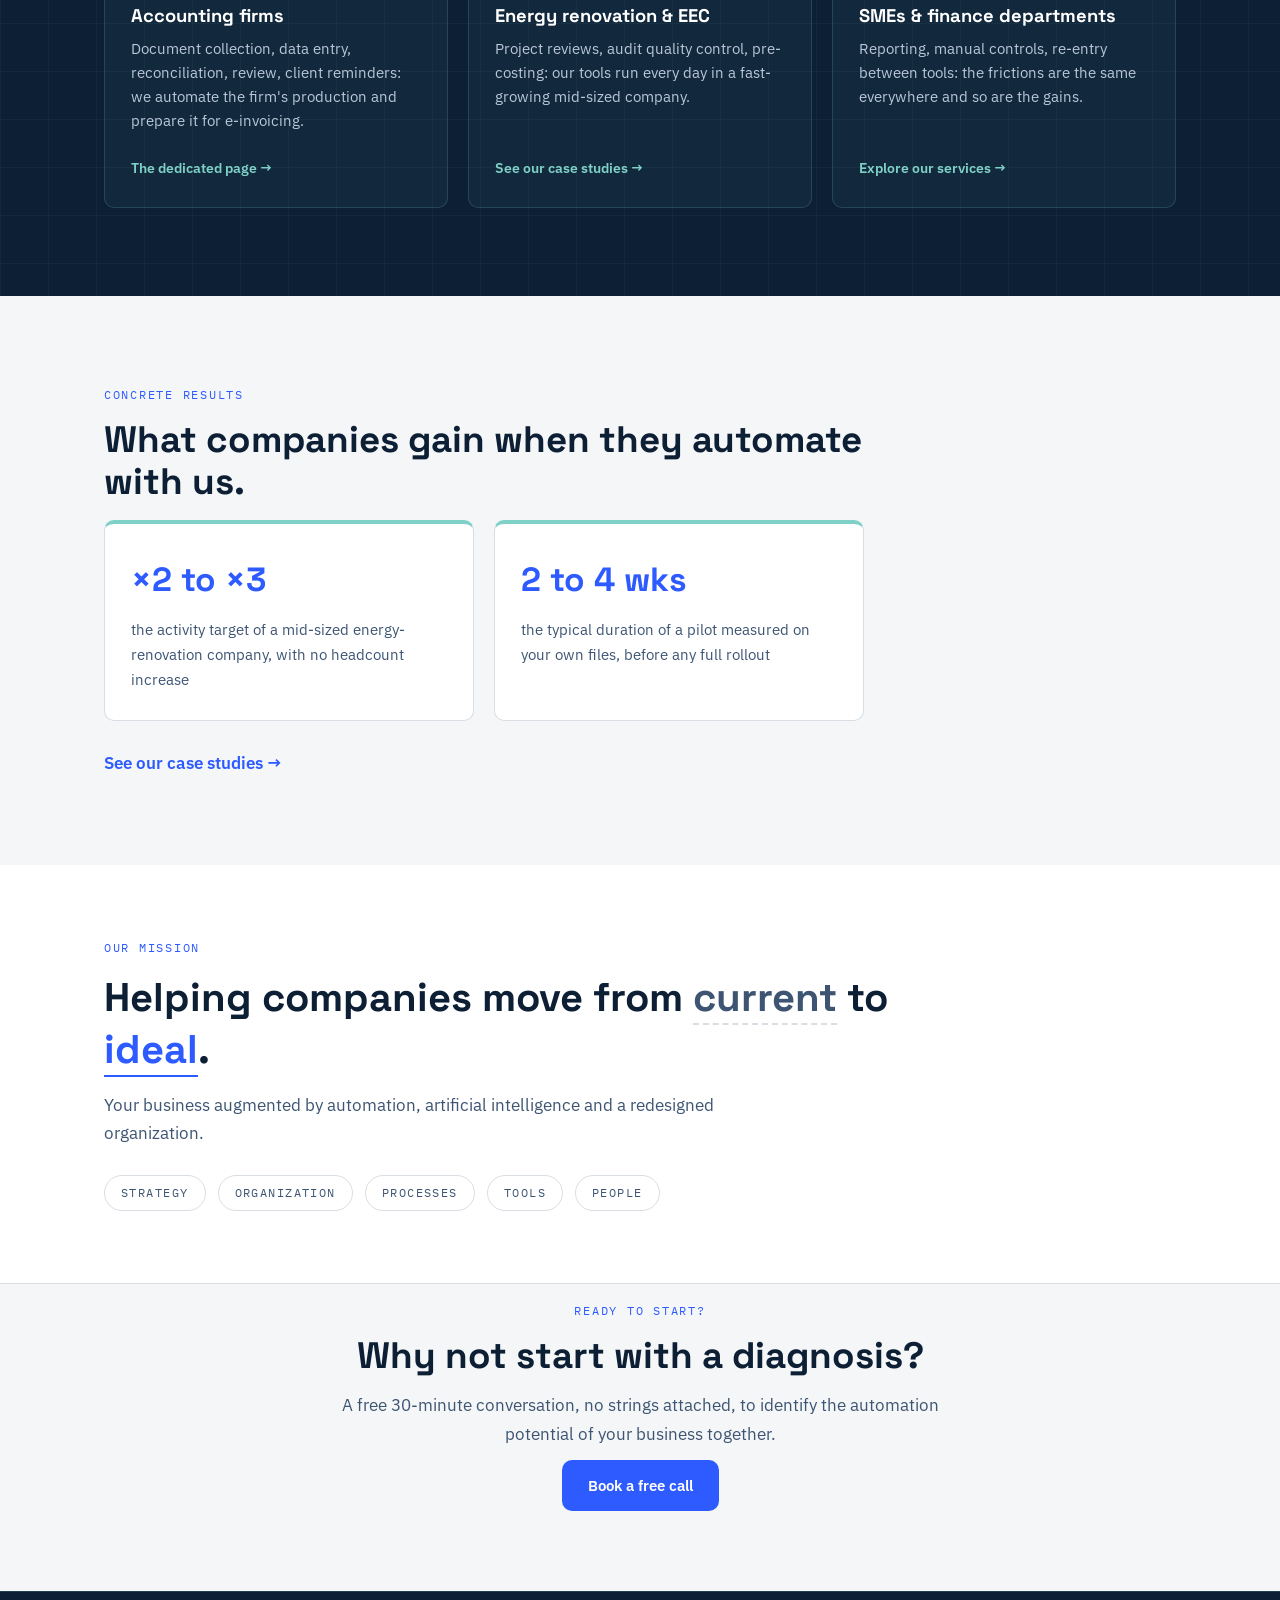
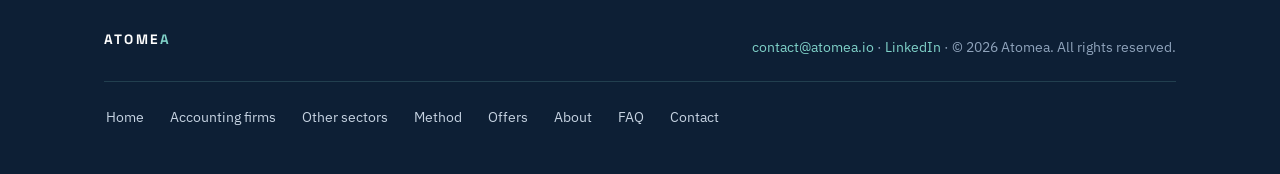
==== commit ced105d4: "Header : tagline agrandie avec accent cyan ; hero compacté pour tenir sur un écran - Tagline « Autom" ====
--- a/index.html
+++ b/index.html
@@ -17,13 +17,13 @@
 <link rel="preconnect" href="https://fonts.googleapis.com">
 <link rel="preconnect" href="https://fonts.gstatic.com" crossorigin>
 <link href="https://fonts.googleapis.com/css2?family=Space+Grotesk:wght@400;500;700&family=IBM+Plex+Sans:wght@400;500;600&family=IBM+Plex+Mono:wght@400;500&display=swap" rel="stylesheet">
-<link rel="stylesheet" href="styles.css?v=20260713">
+<link rel="stylesheet" href="styles.css?v=20260717">
 </head>
 <body>
 
 <header>
   <div class="wrap nav">
-    <a class="logo" href="index.html" aria-label="Atomea accueil"><svg class="logo-mark" viewBox="0 0 40 40" fill="none" aria-hidden="true"><g class="orbits" stroke="#7FD1C8" stroke-width="1.3" opacity=".8"><ellipse cx="20" cy="20" rx="17" ry="6.8"/><ellipse cx="20" cy="20" rx="17" ry="6.8" transform="rotate(60 20 20)"/><ellipse cx="20" cy="20" rx="17" ry="6.8" transform="rotate(120 20 20)"/></g><circle cx="18" cy="19" r="4" fill="#2E5BFF"/><circle cx="22.6" cy="18.6" r="3.2" fill="#7FD1C8"/><circle cx="20.4" cy="22.6" r="3.2" fill="#1E3E8F"/></svg><span class="logo-stack"><span class="logo-word">ATOME<span class="logo-accent">A</span></span><span class="logo-tag" data-i18n="logo_tag">Automatisation & IA pour votre entreprise</span></span></a>
+    <a class="logo" href="index.html" aria-label="Atomea accueil"><svg class="logo-mark" viewBox="0 0 40 40" fill="none" aria-hidden="true"><g class="orbits" stroke="#7FD1C8" stroke-width="1.3" opacity=".8"><ellipse cx="20" cy="20" rx="17" ry="6.8"/><ellipse cx="20" cy="20" rx="17" ry="6.8" transform="rotate(60 20 20)"/><ellipse cx="20" cy="20" rx="17" ry="6.8" transform="rotate(120 20 20)"/></g><circle cx="18" cy="19" r="4" fill="#2E5BFF"/><circle cx="22.6" cy="18.6" r="3.2" fill="#7FD1C8"/><circle cx="20.4" cy="22.6" r="3.2" fill="#1E3E8F"/></svg><span class="logo-stack"><span class="logo-word">ATOME<span class="logo-accent">A</span></span><span class="logo-tag" data-i18n-html="logo_tag">Automatisation <em>& IA</em> pour votre entreprise</span></span></a>
     <div class="nav-right">
       <nav class="nav-links" aria-label="Navigation">
         <a href="experts-comptables.html"><span data-i18n="nav_ec">Experts-comptables</span></a>
--- a/styles.css
+++ b/styles.css
@@ -26,10 +26,11 @@
 header .wrap{max-width:none;padding:0 36px}
 header{position:sticky;top:0;z-index:50;background:rgba(13,31,53,.92);backdrop-filter:blur(8px);border-bottom:1px solid var(--line-dark)}
 .nav{display:flex;align-items:center;justify-content:space-between;height:94px;gap:24px}
-.logo-stack{display:flex;flex-direction:column;line-height:1.25}
-.logo-tag{font-family:'IBM Plex Sans',sans-serif;font-size:.85rem;font-weight:400;letter-spacing:.02em;color:#C6D3E2}
-.logo{display:flex;align-items:center;gap:14px;font-family:'Space Grotesk',sans-serif;font-weight:700;font-size:1.3rem;color:#fff;text-decoration:none;letter-spacing:.18em}
-.logo-mark{width:50px;height:50px;flex:none;transform-origin:50% 50%;animation:flip3d 9s linear infinite}
+.logo-stack{display:flex;flex-direction:column;line-height:1.3;gap:2px}
+.logo-tag{font-family:'IBM Plex Sans',sans-serif;font-size:1.05rem;font-weight:500;letter-spacing:.03em;color:#EAF1F9}
+.logo-tag em{font-style:normal;color:var(--cyan)}
+.logo{display:flex;align-items:center;gap:14px;font-family:'Space Grotesk',sans-serif;font-weight:700;font-size:1.45rem;color:#fff;text-decoration:none;letter-spacing:.18em}
+.logo-mark{width:54px;height:54px;flex:none;transform-origin:50% 50%;animation:flip3d 9s linear infinite}
 .logo:hover .logo-mark{animation-duration:4s}
 @keyframes flip3d{from{transform:perspective(260px) rotateX(0deg)}to{transform:perspective(260px) rotateX(360deg)}}
 @media(prefers-reduced-motion:reduce){.logo-mark{animation:none}}
@@ -73,21 +74,21 @@
 .blueprint .wrap{position:relative;z-index:2}
 
 /* ── hero ── */
-.hero{padding:84px 0 64px}
+.hero{padding:14px 0 26px}
 .hero .wrap{max-width:1360px}
 .hero-grid{display:grid;grid-template-columns:1.1fr .9fr;gap:48px;align-items:center}
-.hero-proof{grid-column:1/-1;display:grid;grid-template-columns:repeat(3,1fr);gap:28px;margin-top:56px;padding-top:30px;border-top:1px solid var(--line-dark)}
+.hero-proof{grid-column:1/-1;display:grid;grid-template-columns:repeat(3,1fr);gap:14px 28px;margin-top:18px;padding-top:16px;border-top:1px solid var(--line-dark)}
 .hero-domains{grid-column:1/-1}
 .hero-domains .mono{margin-bottom:0}
 .proof{display:flex;align-items:baseline;gap:12px;font-size:.95rem;color:#B9C8D9}
 .proof .mono{color:var(--amber);font-size:1.1rem;flex:none}
 .hero .mono{color:var(--cyan);display:block;margin-bottom:18px}
-.hero h1{font-size:clamp(2rem,4.2vw,3.6rem);font-weight:600;color:#fff;margin-bottom:24px}
+.hero h1{font-size:clamp(2rem,4.2vw,3.4rem);font-weight:600;color:#fff;margin-bottom:18px}
 .hero h1 em{font-style:normal;color:var(--cyan)}
-.hero p{font-size:1.12rem;color:#B9C8D9;max-width:34em;margin-bottom:34px}
+.hero p{font-size:1.12rem;color:#B9C8D9;max-width:34em;margin-bottom:26px}
 .hero-ctas{display:flex;gap:14px;flex-wrap:wrap}
-#particles{width:100%;height:500px;display:block}
-.hero-canvas-label{font-family:'IBM Plex Mono',monospace;font-size:.7rem;letter-spacing:.12em;color:rgba(127,209,200,.55);text-align:center;margin-top:24px}
+#particles{width:100%;height:400px;display:block}
+.hero-canvas-label{font-family:'IBM Plex Mono',monospace;font-size:.7rem;letter-spacing:.12em;color:rgba(127,209,200,.55);text-align:center;margin-top:8px}
 
 /* ── sections ── */
 section{padding:88px 0}
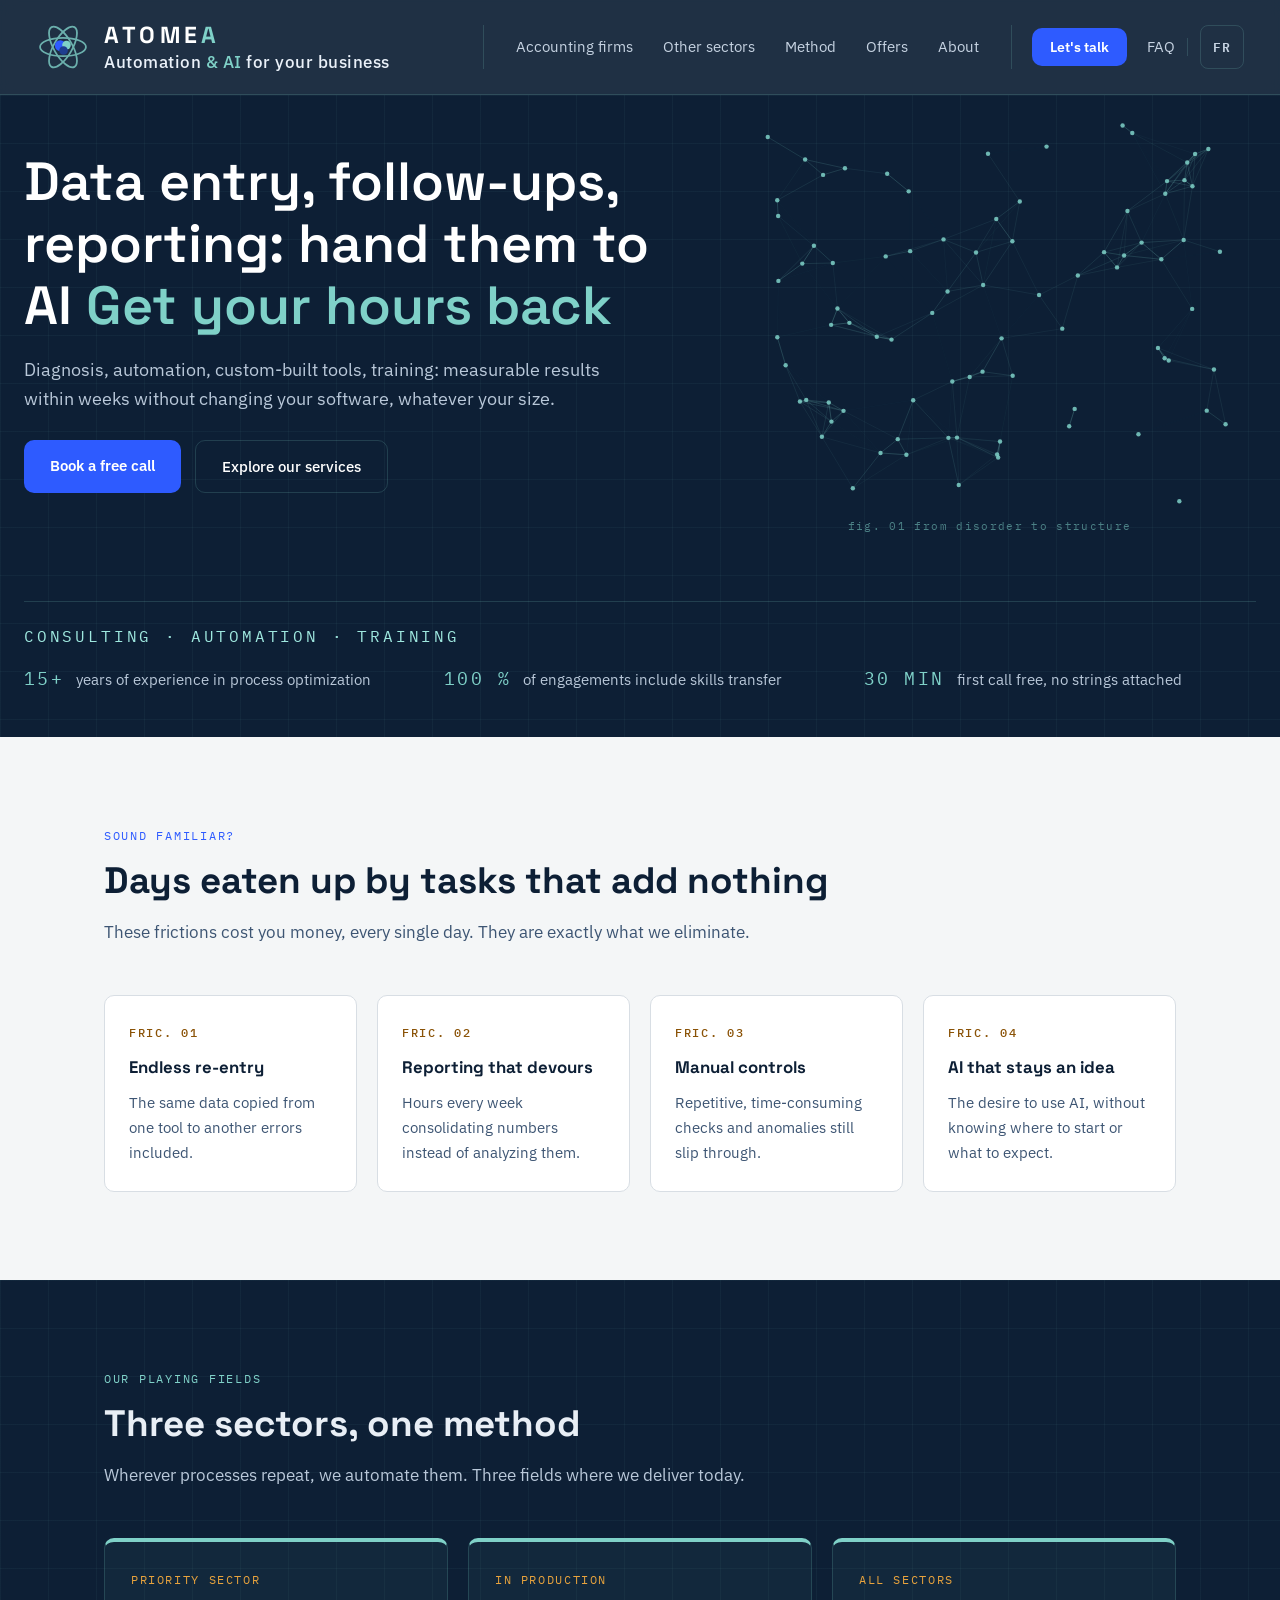
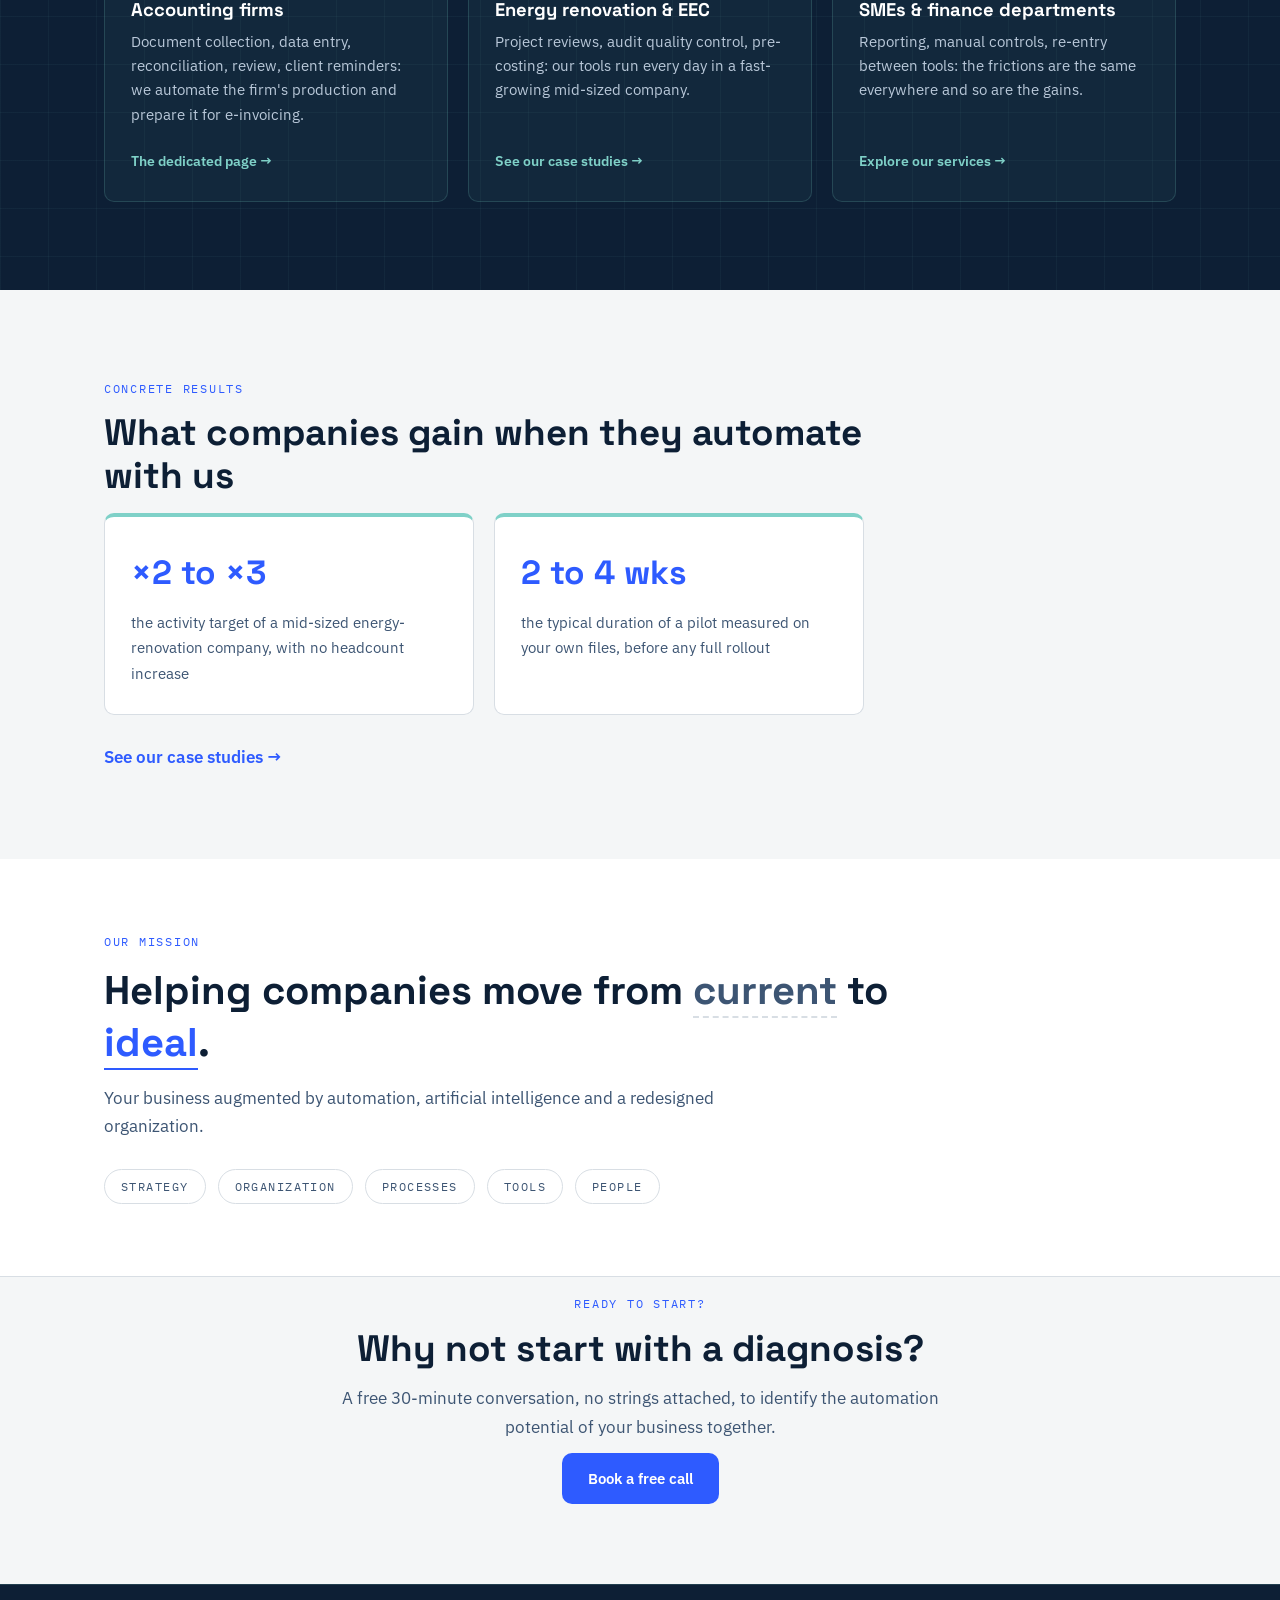
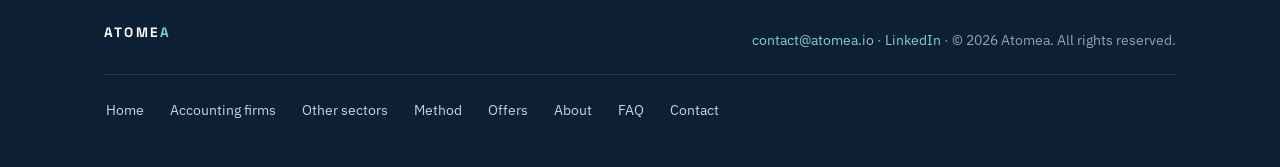
==== commit 693e8240: "Typo des titres : points finaux supprimés, espace insécable avant :/?/!, ligne Conseil rapprochée de" ====
--- a/index.html
+++ b/index.html
@@ -56,8 +56,8 @@
 <div class="blueprint hero" id="top">
   <div class="wrap hero-grid">
     <div>
-      <h1 data-i18n-html="hero_title">Saisie, relances, reporting : déléguez ça à l'IA. <em>Récupérez vos heures.</em></h1>
-      <p data-i18n="hero_sub">Diagnostic, automatisation, outils sur mesure, formation : des résultats mesurables en quelques semaines sans changer vos logiciels, quelle que soit votre taille.</p>
+      <h1 data-i18n-html="hero_title">Saisie, relances, reporting : déléguez ça à l'IA <em>Récupérez vos heures</em></h1>
+      <p data-i18n="hero_sub">Diagnostic, automatisation, outils sur mesure, formation : des résultats mesurables en quelques semaines sans changer vos logiciels, quelle que soit votre taille.</p>
       <div class="hero-ctas">
         <a class="cta-btn" href="diagnostic.html" data-i18n="hero_cta1">Réserver un échange gratuit</a>
         <a class="cta-ghost" href="services.html" data-i18n="hero_cta2">Découvrir nos services</a>
@@ -80,7 +80,7 @@
 <section id="frictions">
   <div class="wrap">
     <span class="mono eyebrow" data-i18n="fric_eyebrow">Vous reconnaissez-vous ?</span>
-    <h2 data-i18n="fric_title">Des journées mangées par des tâches qui n'apportent rien.</h2>
+    <h2 data-i18n="fric_title">Des journées mangées par des tâches qui n'apportent rien</h2>
     <p class="lead" data-i18n="fric_lead">Ces frictions coûtent cher, tous les jours. Ce sont exactement celles que nous éliminons.</p>
     <div class="cards-4">
       <div class="friction"><span class="mono" data-i18n="fric1_tag">friction 01</span><strong data-i18n="fric1_t">La ressaisie permanente</strong><p data-i18n="fric1_p">Les mêmes données copiées d'un outil à l'autre, avec les erreurs qui vont avec.</p></div>
@@ -96,7 +96,7 @@
   <section>
   <div class="wrap">
     <span class="mono eyebrow" data-i18n="ter_eyebrow">Nos terrains</span>
-    <h2 data-i18n="ter_title">Trois terrains, une même méthode.</h2>
+    <h2 data-i18n="ter_title">Trois terrains, une même méthode</h2>
     <p class="lead" data-i18n="ter_lead">Partout où des processus se répètent, nous les automatisons. Trois terrains où nous livrons aujourd'hui.</p>
     <div class="terrains-grid">
       <a class="terrain" href="experts-comptables.html">
@@ -126,7 +126,7 @@
 <section id="resultats">
   <div class="wrap">
     <span class="mono eyebrow" data-i18n="res_eyebrow">Résultats concrets</span>
-    <h2 data-i18n="res_title">Ce que gagnent les entreprises qui automatisent avec nous.</h2>
+    <h2 data-i18n="res_title">Ce que gagnent les entreprises qui automatisent avec nous</h2>
     <div class="results-grid cols-2">
       <div class="result-card"><span class="big" data-i18n="res2_n">×2 à ×3</span><p data-i18n="res2">c'est l'objectif d'activité d'une entreprise de taille moyenne de la rénovation énergétique, à effectif constant</p></div>
       <div class="result-card"><span class="big" data-i18n="res3_n">2 à 4 sem.</span><p data-i18n="res3">c'est le délai type d'un pilote mesuré sur vos propres dossiers, avant tout déploiement</p></div>
@@ -155,7 +155,7 @@
 <section class="final">
   <div class="wrap">
     <span class="mono eyebrow" data-i18n="cta_eyebrow">Prêt à commencer ?</span>
-    <h2 data-i18n="cta_title">Et si on commençait par un diagnostic ?</h2>
+    <h2 data-i18n="cta_title">Et si on commençait par un diagnostic ?</h2>
     <p class="lead" data-i18n="cta_lead">30 minutes d'échange, sans engagement, pour identifier ensemble le potentiel d'automatisation de votre activité.</p>
     <div class="hero-ctas">
       <a class="cta-btn" href="diagnostic.html" data-i18n="cta_btn">Réserver un échange gratuit</a>
--- a/styles.css
+++ b/styles.css
@@ -77,9 +77,9 @@
 .hero{padding:14px 0 26px}
 .hero .wrap{max-width:1360px}
 .hero-grid{display:grid;grid-template-columns:1.1fr .9fr;gap:48px;align-items:center}
-.hero-proof{grid-column:1/-1;display:grid;grid-template-columns:repeat(3,1fr);gap:14px 28px;margin-top:18px;padding-top:16px;border-top:1px solid var(--line-dark)}
+.hero-proof{grid-column:1/-1;display:grid;grid-template-columns:repeat(3,1fr);gap:14px 28px;margin-top:18px;padding-top:22px;border-top:1px solid var(--line-dark)}
 .hero-domains{grid-column:1/-1}
-.hero-domains .mono{margin-bottom:0}
+.hero .hero-domains .mono{margin-bottom:0;font-size:.98rem;letter-spacing:.18em;color:#9FE8DF}
 .proof{display:flex;align-items:baseline;gap:12px;font-size:.95rem;color:#B9C8D9}
 .proof .mono{color:var(--amber);font-size:1.1rem;flex:none}
 .hero .mono{color:var(--cyan);display:block;margin-bottom:18px}
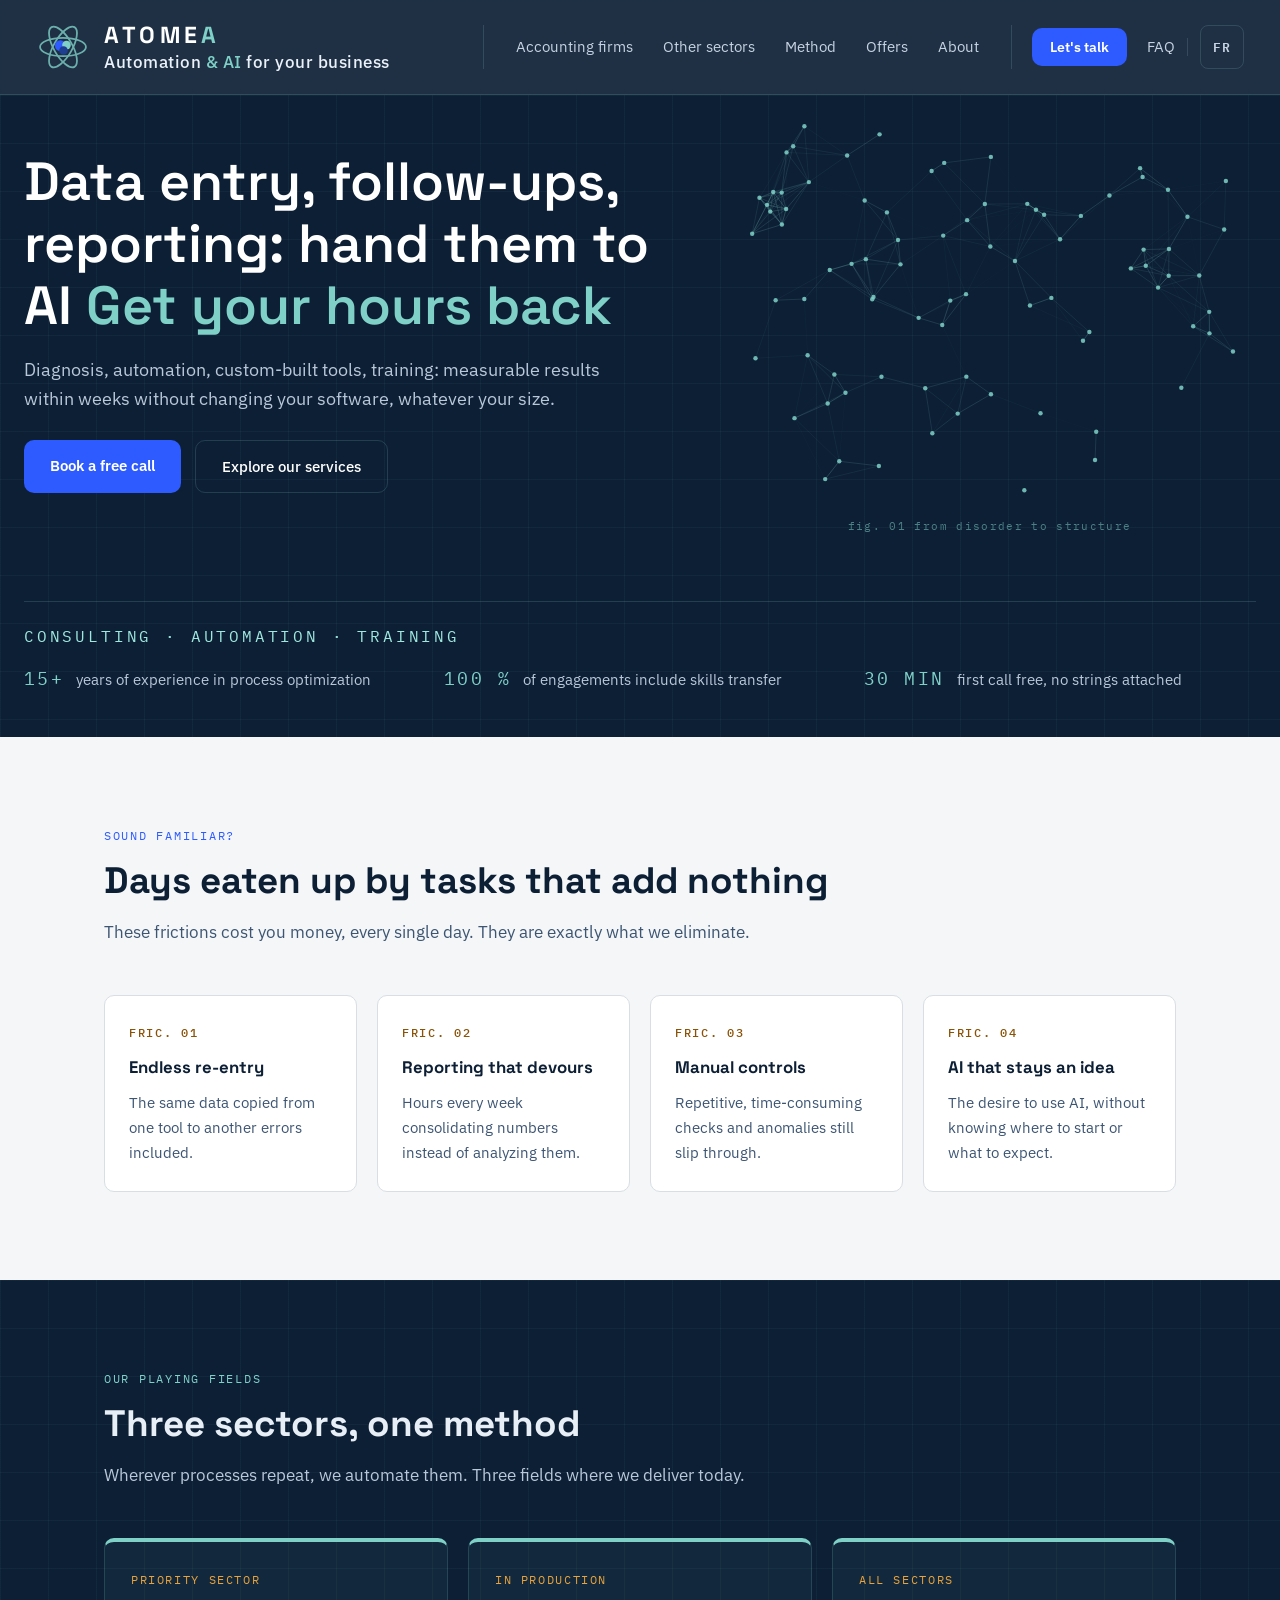
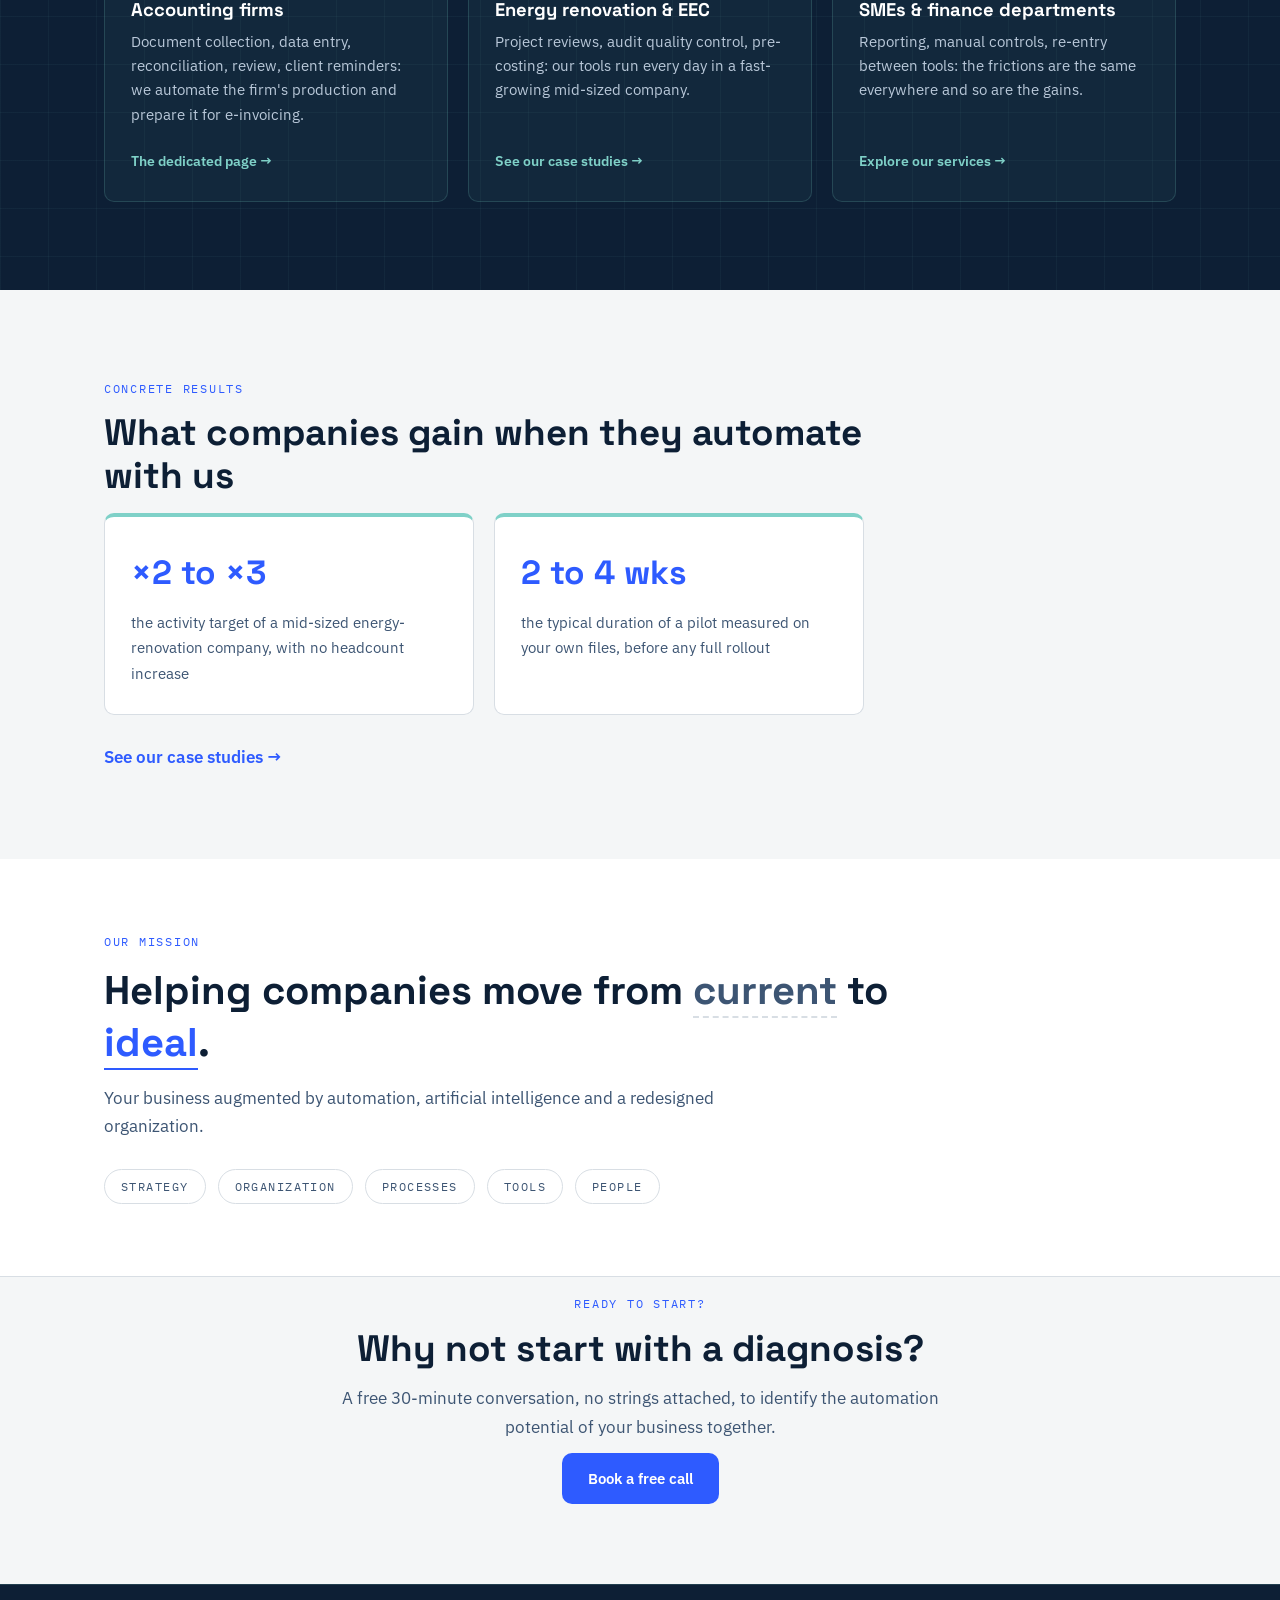
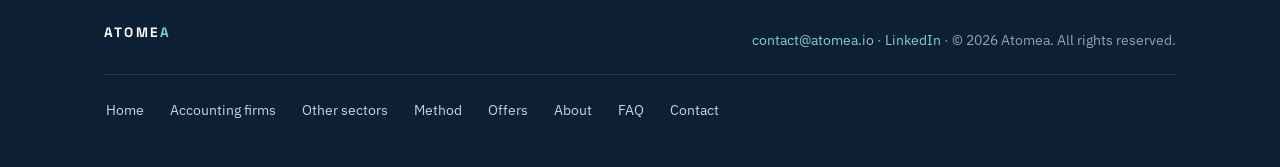
==== commit 821ca630: "Sous-pages : premier bloc remonté (~50px) — page-hero resserré, section suivante à 20px Demande : vo" ====
--- a/index.html
+++ b/index.html
@@ -17,7 +17,7 @@
 <link rel="preconnect" href="https://fonts.googleapis.com">
 <link rel="preconnect" href="https://fonts.gstatic.com" crossorigin>
 <link href="https://fonts.googleapis.com/css2?family=Space+Grotesk:wght@400;500;700&family=IBM+Plex+Sans:wght@400;500;600&family=IBM+Plex+Mono:wght@400;500&display=swap" rel="stylesheet">
-<link rel="stylesheet" href="styles.css?v=20260717">
+<link rel="stylesheet" href="styles.css?v=20260718">
 </head>
 <body>
 
--- a/styles.css
+++ b/styles.css
@@ -99,7 +99,8 @@
 .blueprint .lead{color:#B9C8D9}
 
 /* ── bandeau d'intro de page ── */
-.page-hero{padding:40px 0 28px}
+.page-hero{padding:30px 0 22px}
+.page-hero+section{padding-top:20px}
 .page-hero h1,.page-hero h2{color:#fff}
 .page-hero h1{font-size:clamp(1.6rem,3vw,2.3rem);line-height:1.15;margin-bottom:10px;max-width:22em}
 .page-hero .lead{margin-bottom:0}
@@ -305,6 +306,59 @@
 .pills{display:flex;gap:10px;flex-wrap:wrap;margin-top:18px}
 .pill{display:inline-flex;align-items:center;gap:7px;background:rgba(46,91,255,.06);border:1px solid var(--line);border-radius:99px;padding:7px 15px;font-size:.85rem;color:var(--ink);font-weight:500}
 .pill::before{content:"✓";color:var(--cobalt);font-weight:700}
+
+/* ── bandeau de résultats (page Autres secteurs) ── */
+.results-banner{background:var(--ink);border:1px solid rgba(127,209,200,.25);border-left:4px solid var(--cyan);border-radius:var(--radius);box-shadow:0 16px 40px rgba(13,31,53,.16);padding:32px 38px 34px;margin-bottom:36px;position:relative;overflow:hidden}
+.results-banner::before,.mission-banner::before{content:"";position:absolute;inset:0;background-image:linear-gradient(rgba(127,209,200,.05) 1px,transparent 1px),linear-gradient(90deg,rgba(127,209,200,.05) 1px,transparent 1px);background-size:48px 48px;pointer-events:none}
+.results-banner>*,.mission-banner>*{position:relative}
+.rb-hook{font-family:'Space Grotesk',sans-serif;font-weight:700;font-size:1.55rem;color:#fff;line-height:1.3;margin:0 0 24px}
+.rb-hook strong{color:var(--cyan);font-weight:700}
+.rb-stats{display:flex;justify-content:space-between;gap:32px;flex-wrap:wrap;border-top:1px dashed rgba(127,209,200,.25);padding-top:22px}
+.rb-stats>div{flex:1;min-width:180px}
+.rb-stats .n{font-family:'Space Grotesk',sans-serif;font-weight:700;font-size:2.6rem;color:var(--cyan);display:block;line-height:1}
+.rb-stats small{display:block;color:#DCE7F2;font-size:.95rem;font-weight:500;margin-top:8px}
+#realisations{padding-top:44px}
+.sector-illus{max-height:240px;object-fit:cover}
+
+/* ── citation client ── */
+.quote-card{background:var(--ink);border:1px solid rgba(127,209,200,.25);border-left:4px solid var(--cyan);border-radius:var(--radius);box-shadow:0 16px 40px rgba(13,31,53,.16);padding:30px 34px;margin:24px 0 0;position:relative;overflow:hidden}
+.quote-card::before{content:"“";position:absolute;top:-14px;right:22px;font-family:'Space Grotesk',sans-serif;font-size:7rem;line-height:1;color:rgba(127,209,200,.18);pointer-events:none}
+.quote-card blockquote{font-family:'Space Grotesk',sans-serif;font-size:1.25rem;font-weight:500;color:#fff;line-height:1.5;margin:0 0 18px;max-width:44em;position:relative}
+.quote-card figcaption{display:flex;align-items:center;gap:14px;position:relative}
+.quote-card figcaption img{height:34px;width:auto;background:#fff;border-radius:6px;padding:5px 9px}
+.quote-card figcaption strong{display:block;color:#fff;font-size:.95rem}
+.quote-card figcaption span{color:#B9C8D9;font-size:.85rem}
+
+/* ── bandeaux mission / CTA (fond ink) ── */
+.mission-banner{background:var(--ink);border:1px solid rgba(127,209,200,.25);border-left:4px solid var(--amber);border-radius:var(--radius);box-shadow:0 16px 40px rgba(13,31,53,.16);padding:26px 30px;margin-top:24px;position:relative;overflow:hidden}
+.mission-banner .mono{color:var(--amber);display:block;margin-bottom:10px}
+.mission-banner:not(.cta-mission) .mono::before{content:"★ ";display:inline-block;animation:starPulse 1.8s ease-in-out infinite}
+@keyframes starPulse{0%,100%{opacity:1;transform:scale(1)}50%{opacity:.45;transform:scale(1.25)}}
+@media(prefers-reduced-motion:reduce){.mission-banner .mono::before{animation:none}}
+.mission-banner p{color:#DCE7F2;max-width:56em;font-size:1.05rem}
+.mission-banner strong{color:var(--cyan)}
+.mission-banner h3{color:#fff;font-size:1.3rem}
+.mission-banner.cta-mission{border-left-color:var(--cobalt);margin-top:40px}
+
+/* ── cartes réalisations mises en avant (fond ink, contraste AA) ── */
+.tool-featured{background:var(--ink);border:1px solid rgba(127,209,200,.25);border-left:4px solid var(--cyan);box-shadow:0 16px 40px rgba(13,31,53,.16);position:relative;overflow:hidden}
+.tool-featured::before{content:"";position:absolute;inset:0;background-image:linear-gradient(rgba(127,209,200,.05) 1px,transparent 1px),linear-gradient(90deg,rgba(127,209,200,.05) 1px,transparent 1px);background-size:48px 48px;pointer-events:none}
+.tool-featured>*{position:relative}
+.tool-head{display:flex;align-items:flex-start;justify-content:space-between;gap:16px;margin-bottom:12px}
+.tool-badges{display:flex;align-items:center;gap:14px;flex-wrap:wrap}
+.tool-featured .tool-head .tag{margin-bottom:0;color:var(--amber)}
+.prod-badge{display:inline-flex;align-items:center;gap:7px;background:rgba(127,209,200,.12);border:1px solid rgba(127,209,200,.35);border-radius:99px;padding:5px 12px;font-family:'IBM Plex Mono',monospace;font-size:.72rem;letter-spacing:.12em;text-transform:uppercase;color:var(--cyan);white-space:nowrap}
+.prod-badge .dot{width:6px;height:6px;border-radius:50%;background:var(--cyan);flex:none}
+.client-plate{background:#fff;border-radius:6px;padding:7px 12px;font-family:'Space Grotesk',sans-serif;font-weight:700;letter-spacing:.08em;color:var(--ink);font-size:.9rem;white-space:nowrap;flex:none}
+.client-plate img{height:42px;width:auto;display:block}
+.tool-featured h3{color:#fff;font-size:1.25rem}
+.tool-featured>p{color:#B9C8D9}
+.tool-featured .tool-stats{border-top:1px dashed rgba(127,209,200,.25)}
+.tool-featured .tool-stat .n{color:var(--cyan);font-size:2.3rem}
+.tool-featured .tool-stat small{color:#DCE7F2;font-size:.95rem;font-weight:500}
+.tool-featured .pill{background:rgba(127,209,200,.1);border:1px solid rgba(127,209,200,.3);color:#E8EEF5}
+.tool-featured .pill::before{color:var(--cyan)}
+@media(max-width:560px){.tool-head{flex-direction:column}.client-plate{align-self:flex-start}}
 @media(max-width:560px){.tool-stats{gap:26px}}
 
 /* pop-up contact (modale) */
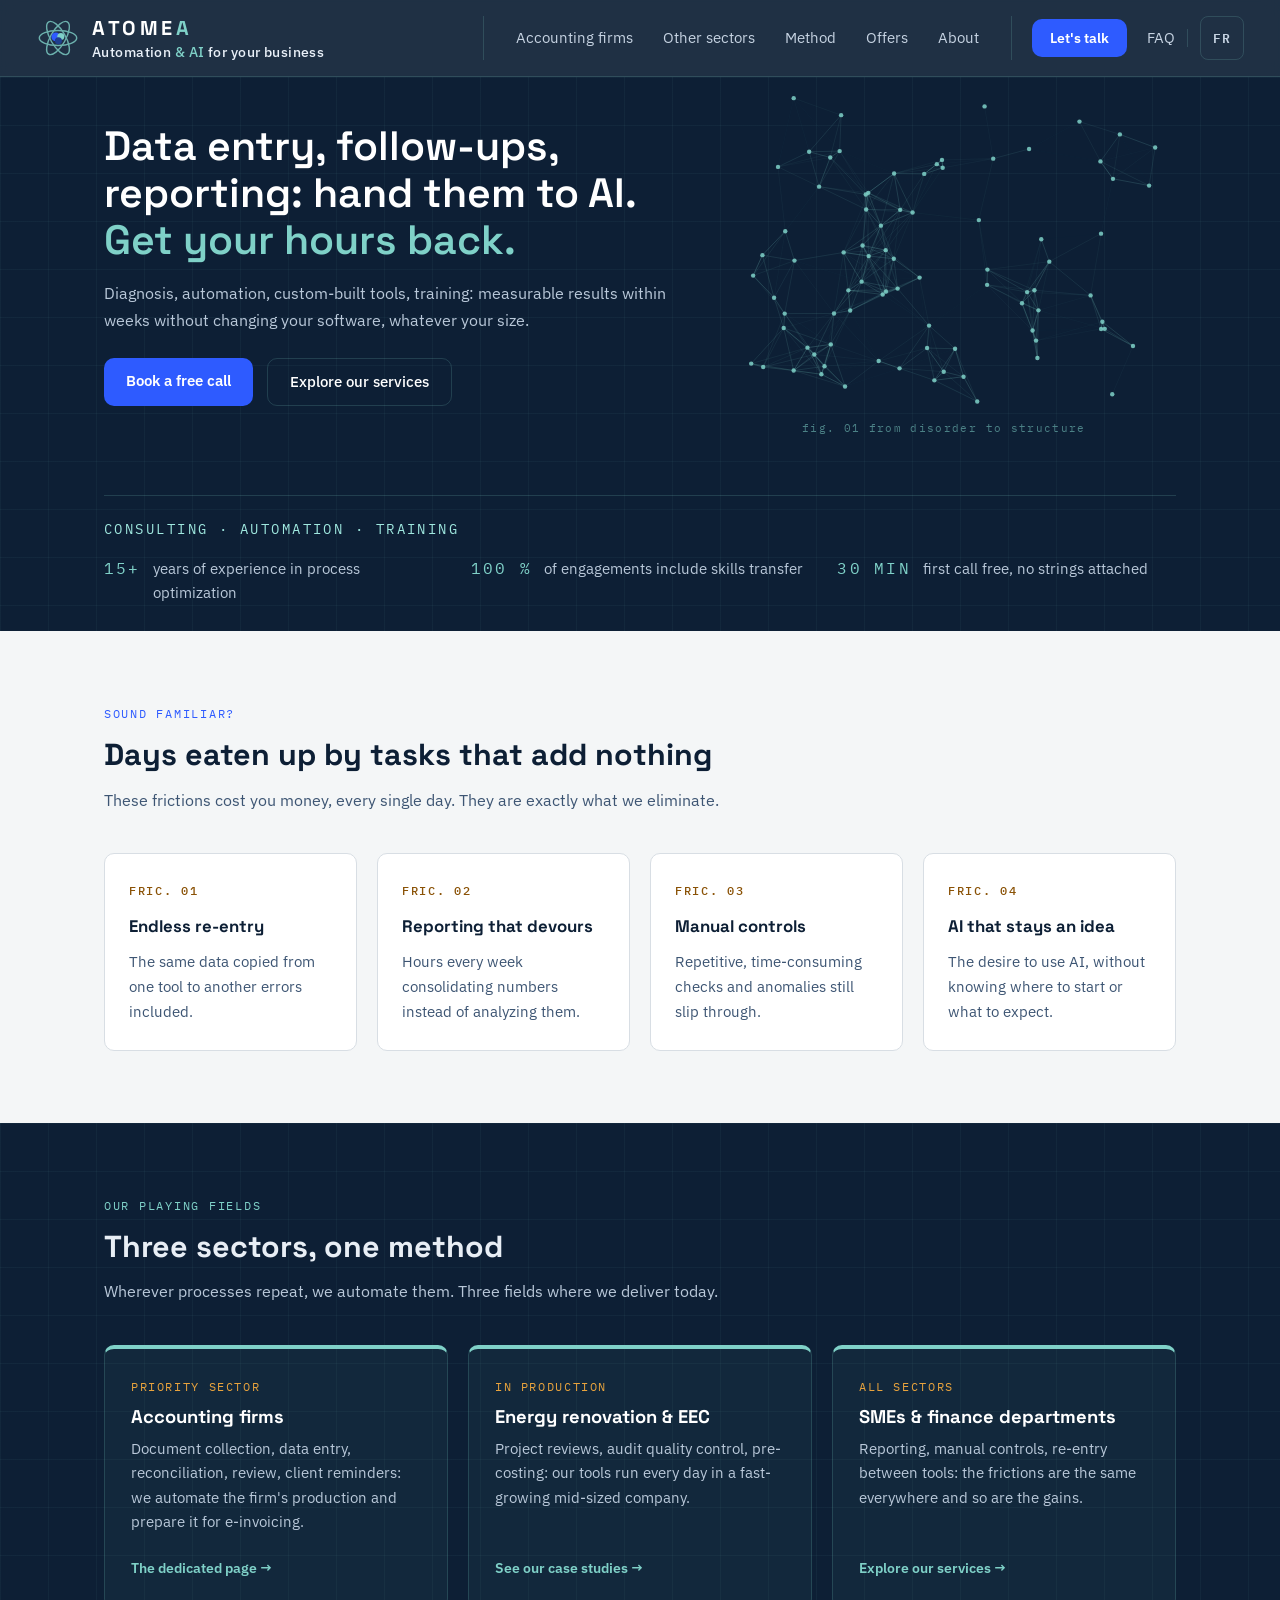
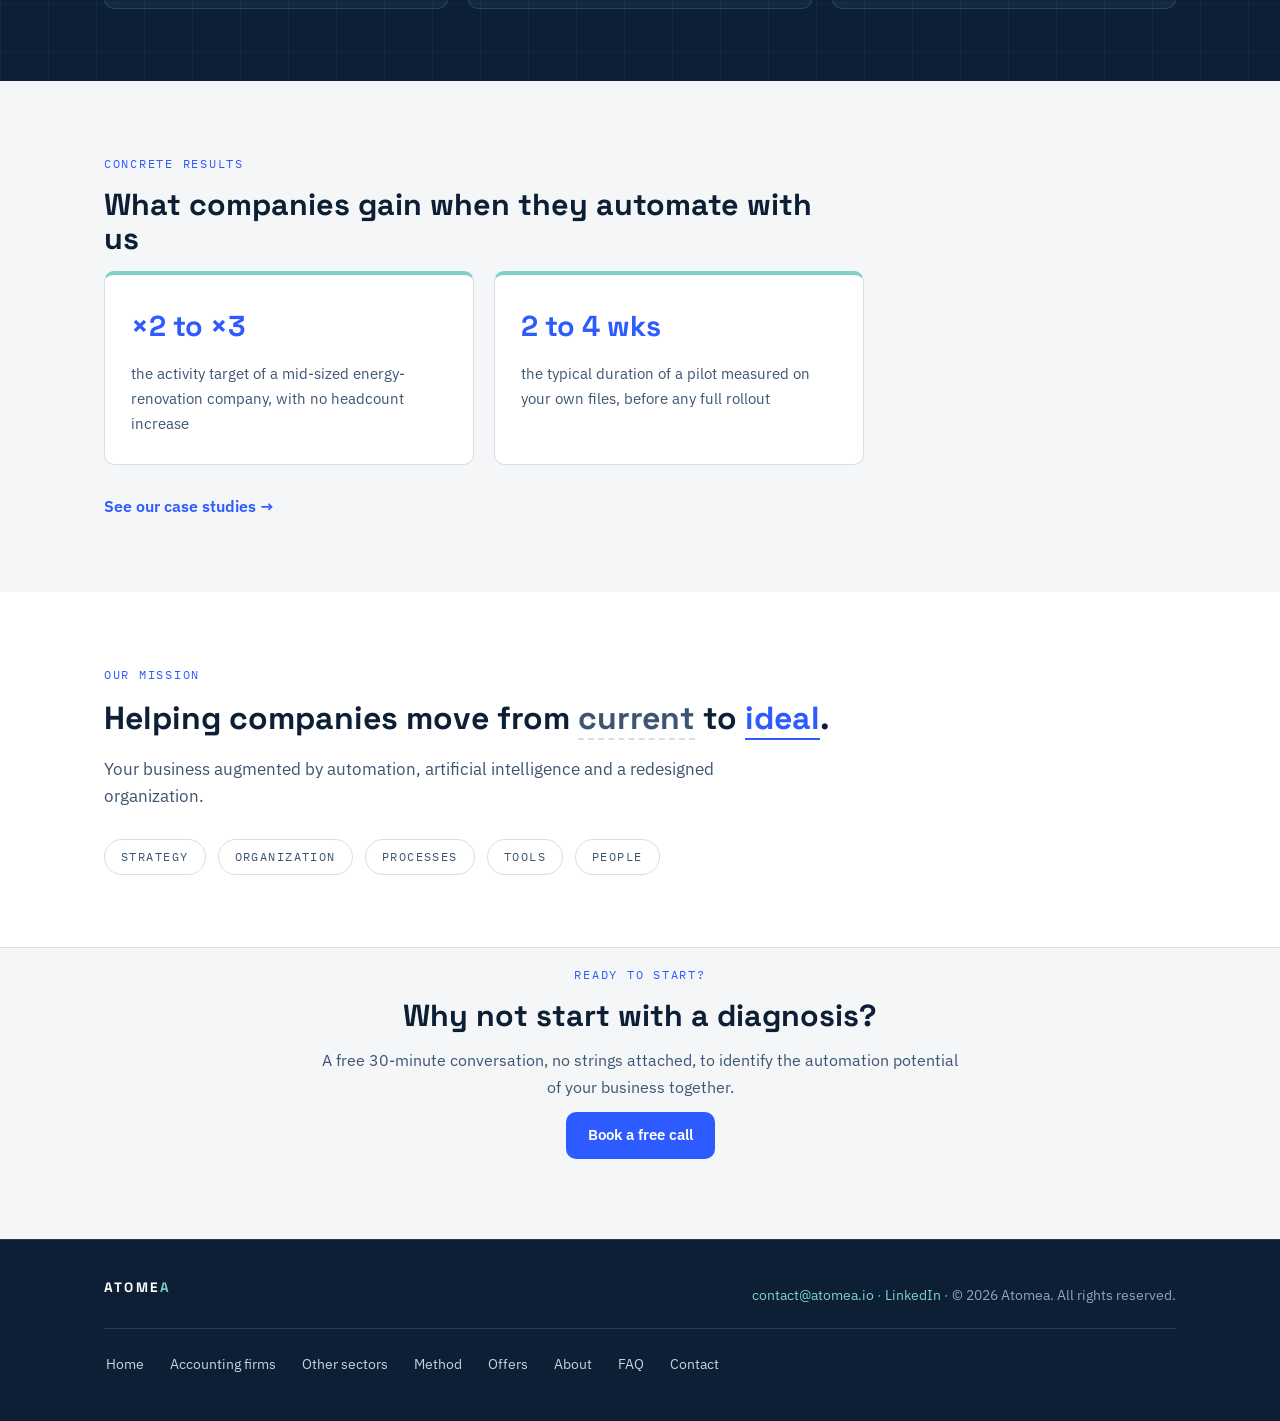
==== commit 42056009: "Typo globale réduite ~12 % et hero recentré sur 1120px — moins criard Hero 3.4→2.6rem, header 94→76p" ====
--- a/index.html
+++ b/index.html
@@ -56,7 +56,7 @@
 <div class="blueprint hero" id="top">
   <div class="wrap hero-grid">
     <div>
-      <h1 data-i18n-html="hero_title">Saisie, relances, reporting : déléguez ça à l'IA <em>Récupérez vos heures</em></h1>
+      <h1 data-i18n-html="hero_title">Saisie, relances, reporting : déléguez ça à l'IA. <em>Récupérez vos heures.</em></h1>
       <p data-i18n="hero_sub">Diagnostic, automatisation, outils sur mesure, formation : des résultats mesurables en quelques semaines sans changer vos logiciels, quelle que soit votre taille.</p>
       <div class="hero-ctas">
         <a class="cta-btn" href="diagnostic.html" data-i18n="hero_cta1">Réserver un échange gratuit</a>
--- a/styles.css
+++ b/styles.css
@@ -11,8 +11,8 @@
   --radius:10px;
 }
 *{margin:0;padding:0;box-sizing:border-box}
-html{scroll-behavior:smooth}section[id],div[id]{scroll-margin-top:118px}
-body{font-family:'IBM Plex Sans',sans-serif;font-size:17px;line-height:1.65;color:var(--ink);background:var(--paper);display:flex;flex-direction:column;min-height:100vh}
+html{scroll-behavior:smooth}section[id],div[id]{scroll-margin-top:96px}
+body{font-family:'IBM Plex Sans',sans-serif;font-size:16px;line-height:1.65;color:var(--ink);background:var(--paper);display:flex;flex-direction:column;min-height:100vh}
 main{flex:1;display:flex;flex-direction:column}
 main>:last-child{flex:1}
 main>section:last-child{display:flex;flex-direction:column;justify-content:center}
@@ -25,12 +25,12 @@
 /* ── header ── */
 header .wrap{max-width:none;padding:0 36px}
 header{position:sticky;top:0;z-index:50;background:rgba(13,31,53,.92);backdrop-filter:blur(8px);border-bottom:1px solid var(--line-dark)}
-.nav{display:flex;align-items:center;justify-content:space-between;height:94px;gap:24px}
+.nav{display:flex;align-items:center;justify-content:space-between;height:76px;gap:24px}
 .logo-stack{display:flex;flex-direction:column;line-height:1.3;gap:2px}
-.logo-tag{font-family:'IBM Plex Sans',sans-serif;font-size:1.05rem;font-weight:500;letter-spacing:.03em;color:#EAF1F9}
+.logo-tag{font-family:'IBM Plex Sans',sans-serif;font-size:.9rem;font-weight:500;letter-spacing:.03em;color:#EAF1F9}
 .logo-tag em{font-style:normal;color:var(--cyan)}
-.logo{display:flex;align-items:center;gap:14px;font-family:'Space Grotesk',sans-serif;font-weight:700;font-size:1.45rem;color:#fff;text-decoration:none;letter-spacing:.18em}
-.logo-mark{width:54px;height:54px;flex:none;transform-origin:50% 50%;animation:flip3d 9s linear infinite}
+.logo{display:flex;align-items:center;gap:12px;font-family:'Space Grotesk',sans-serif;font-weight:700;font-size:1.25rem;color:#fff;text-decoration:none;letter-spacing:.18em}
+.logo-mark{width:44px;height:44px;flex:none;transform-origin:50% 50%;animation:flip3d 9s linear infinite}
 .logo:hover .logo-mark{animation-duration:4s}
 @keyframes flip3d{from{transform:perspective(260px) rotateX(0deg)}to{transform:perspective(260px) rotateX(360deg)}}
 @media(prefers-reduced-motion:reduce){.logo-mark{animation:none}}
@@ -49,10 +49,10 @@
 .nav-sep{width:1px;height:18px;background:var(--line-dark);flex:none}
 .lang-flag{background:none;border:1px solid var(--line-dark);border-radius:8px;padding:9px 12px;min-height:44px;min-width:44px;cursor:pointer;display:flex;align-items:center;justify-content:center;flex:none;font-family:'IBM Plex Mono',monospace;font-size:.8rem;font-weight:600;letter-spacing:.04em;color:#C6D3E2}
 .lang-flag:hover{border-color:var(--cyan);color:var(--cyan)}
-.cta-btn{display:inline-block;background:var(--cobalt);color:#fff;text-decoration:none;font-weight:600;font-size:.95rem;padding:13px 26px;border-radius:var(--radius);transition:transform .15s ease,box-shadow .15s ease}
+.cta-btn{display:inline-block;background:var(--cobalt);color:#fff;text-decoration:none;font-weight:600;font-size:.92rem;padding:11px 22px;border-radius:var(--radius);transition:transform .15s ease,box-shadow .15s ease}
 .cta-btn:hover{transform:translateY(-2px);box-shadow:0 8px 24px rgba(46,91,255,.35)}
 .cta-btn.small{padding:8px 18px;font-size:.85rem}
-.cta-ghost{display:inline-block;color:#fff;text-decoration:none;font-weight:500;font-size:.95rem;padding:13px 26px;border:1px solid var(--line-dark);border-radius:var(--radius)}
+.cta-ghost{display:inline-block;color:#fff;text-decoration:none;font-weight:500;font-size:.92rem;padding:11px 22px;border:1px solid var(--line-dark);border-radius:var(--radius)}
 .cta-ghost:hover{border-color:var(--cyan);color:var(--cyan)}
 
 /* ── menu mobile ── */
@@ -61,7 +61,7 @@
 body.nav-open .menu-btn span:nth-child(1){transform:translateY(7px) rotate(45deg)}
 body.nav-open .menu-btn span:nth-child(2){opacity:0}
 body.nav-open .menu-btn span:nth-child(3){transform:translateY(-7px) rotate(-45deg)}
-.mobile-nav{display:none;position:fixed;top:94px;left:0;right:0;bottom:0;z-index:49;background:var(--ink);overflow:auto;padding:10px 24px 22px;flex-direction:column}
+.mobile-nav{display:none;position:fixed;top:76px;left:0;right:0;bottom:0;z-index:49;background:var(--ink);overflow:auto;padding:10px 24px 22px;flex-direction:column}
 body.nav-open{overflow:hidden}
 .mobile-nav a{color:#E8EEF5;text-decoration:none;font-size:1rem;padding:14px 4px;border-bottom:1px solid var(--line-dark)}
 .mobile-nav a.active{color:var(--cyan)}
@@ -75,34 +75,34 @@
 
 /* ── hero ── */
 .hero{padding:14px 0 26px}
-.hero .wrap{max-width:1360px}
-.hero-grid{display:grid;grid-template-columns:1.1fr .9fr;gap:48px;align-items:center}
+.hero .wrap{max-width:1120px}
+.hero-grid{display:grid;grid-template-columns:1.1fr .9fr;gap:40px;align-items:center}
 .hero-proof{grid-column:1/-1;display:grid;grid-template-columns:repeat(3,1fr);gap:14px 28px;margin-top:18px;padding-top:22px;border-top:1px solid var(--line-dark)}
 .hero-domains{grid-column:1/-1}
-.hero .hero-domains .mono{margin-bottom:0;font-size:.98rem;letter-spacing:.18em;color:#9FE8DF}
-.proof{display:flex;align-items:baseline;gap:12px;font-size:.95rem;color:#B9C8D9}
-.proof .mono{color:var(--amber);font-size:1.1rem;flex:none}
-.hero .mono{color:var(--cyan);display:block;margin-bottom:18px}
-.hero h1{font-size:clamp(2rem,4.2vw,3.4rem);font-weight:600;color:#fff;margin-bottom:18px}
+.hero .hero-domains .mono{margin-bottom:0;font-size:.85rem;letter-spacing:.18em;color:#9FE8DF}
+.proof{display:flex;align-items:baseline;gap:12px;font-size:.92rem;color:#B9C8D9}
+.proof .mono{color:var(--amber);font-size:1rem;flex:none}
+.hero .mono{color:var(--cyan);display:block;margin-bottom:14px}
+.hero h1{font-size:clamp(1.75rem,3.2vw,2.6rem);font-weight:600;color:#fff;margin-bottom:16px}
 .hero h1 em{font-style:normal;color:var(--cyan)}
-.hero p{font-size:1.12rem;color:#B9C8D9;max-width:34em;margin-bottom:26px}
+.hero p{font-size:1.02rem;color:#B9C8D9;max-width:36em;margin-bottom:24px}
 .hero-ctas{display:flex;gap:14px;flex-wrap:wrap}
-#particles{width:100%;height:400px;display:block}
+#particles{width:100%;height:320px;display:block}
 .hero-canvas-label{font-family:'IBM Plex Mono',monospace;font-size:.7rem;letter-spacing:.12em;color:rgba(127,209,200,.55);text-align:center;margin-top:8px}
 
 /* ── sections ── */
-section{padding:88px 0}
+section{padding:72px 0}
 .eyebrow{color:var(--cobalt);display:block;margin-bottom:14px}
 .blueprint .eyebrow{color:var(--cyan)}
-h2{font-size:clamp(1.6rem,3vw,2.3rem);margin-bottom:16px;max-width:22em}
-.lead{font-size:1.08rem;color:var(--ink-soft);max-width:38em;margin-bottom:48px}
+h2{font-size:clamp(1.45rem,2.4vw,1.9rem);margin-bottom:14px;max-width:24em}
+.lead{font-size:1rem;color:var(--ink-soft);max-width:40em;margin-bottom:40px}
 .blueprint .lead{color:#B9C8D9}
 
 /* ── bandeau d'intro de page ── */
 .page-hero{padding:30px 0 22px}
 .page-hero+section{padding-top:20px}
 .page-hero h1,.page-hero h2{color:#fff}
-.page-hero h1{font-size:clamp(1.6rem,3vw,2.3rem);line-height:1.15;margin-bottom:10px;max-width:22em}
+.page-hero h1{font-size:clamp(1.45rem,2.4vw,1.9rem);line-height:1.15;margin-bottom:10px;max-width:24em}
 .page-hero .lead{margin-bottom:0}
 
 /* ── variantes sur fond clair ── */
@@ -124,7 +124,7 @@
 
 /* mission */
 .mission{padding:72px 0;background:#fff;border-bottom:1px solid var(--line)}
-.mission-text{font-family:'Space Grotesk',sans-serif;font-size:clamp(1.5rem,3.4vw,2.5rem);font-weight:700;line-height:1.3;max-width:21em;margin-top:6px}
+.mission-text{font-family:'Space Grotesk',sans-serif;font-size:clamp(1.35rem,2.6vw,2rem);font-weight:700;line-height:1.3;max-width:23em;margin-top:6px}
 .mission-text .from{color:var(--ink-soft);border-bottom:2px dashed var(--line)}
 .mission-text .to{color:var(--cobalt);border-bottom:2px solid var(--cobalt)}
 .mission-sub{color:var(--ink-soft);max-width:38em;margin-top:16px;font-size:1.05rem}
@@ -141,7 +141,7 @@
 /* résultats (preuve sociale accueil) */
 .results-grid{display:grid;grid-template-columns:repeat(3,1fr);gap:20px}
 .result-card{background:#fff;border:1px solid var(--line);border-top:4px solid var(--cyan);border-radius:var(--radius);padding:28px 26px}
-.result-card .big{font-family:'Space Grotesk',sans-serif;font-weight:700;font-size:2.1rem;color:var(--cobalt);display:block;margin-bottom:10px}
+.result-card .big{font-family:'Space Grotesk',sans-serif;font-weight:700;font-size:1.8rem;color:var(--cobalt);display:block;margin-bottom:10px}
 .result-card p{font-size:.95rem;color:var(--ink-soft)}
 .results-link{display:inline-block;margin-top:28px;font-weight:600;text-decoration:none}
 .results-link:hover{text-decoration:underline}
@@ -229,7 +229,7 @@
 .case h3{font-size:1.15rem}
 .case p{font-size:.95rem;color:var(--ink-soft)}
 .case .result{margin-top:auto;padding-top:14px;border-top:1px solid var(--line);font-family:'Space Grotesk',sans-serif;font-weight:700;color:var(--cobalt)}
-.case .big-gain{margin-top:auto;padding-top:14px;border-top:1px solid var(--line);font-family:'Space Grotesk',sans-serif;font-weight:700;font-size:1.55rem;color:var(--cobalt);line-height:1.15}
+.case .big-gain{margin-top:auto;padding-top:14px;border-top:1px solid var(--line);font-family:'Space Grotesk',sans-serif;font-weight:700;font-size:1.35rem;color:var(--cobalt);line-height:1.15}
 .case .big-gain small{display:block;font-family:'IBM Plex Sans',sans-serif;font-weight:400;font-size:.9rem;color:var(--ink-soft);margin-top:6px}
 
 /* à propos */
@@ -283,11 +283,11 @@
 .agents-card{display:grid;grid-template-columns:1.05fr .95fr;background:var(--ink);border-radius:var(--radius);overflow:hidden;border:1px solid var(--line-dark);box-shadow:0 16px 40px rgba(13,31,53,.16)}
 .agents-card .agents-text{padding:40px 38px}
 .agents-card .eyebrow{color:var(--cyan)}
-.agents-card h3{color:#fff;font-size:1.5rem;margin:6px 0 12px;line-height:1.2}
+.agents-card h3{color:#fff;font-size:1.3rem;margin:6px 0 12px;line-height:1.2}
 .agents-card>.agents-text>p{color:#B9C8D9;font-size:.98rem;margin-bottom:24px;max-width:34em}
 .agents-stats{display:flex;gap:30px;flex-wrap:wrap;margin-bottom:26px}
 .agents-stats>div{min-width:70px}
-.agents-stats .n{font-family:'Space Grotesk',sans-serif;font-weight:700;font-size:1.75rem;color:var(--cyan);display:block;line-height:1}
+.agents-stats .n{font-family:'Space Grotesk',sans-serif;font-weight:700;font-size:1.5rem;color:var(--cyan);display:block;line-height:1}
 .agents-stats small{color:#8FA3BB;font-size:.78rem;display:block;margin-top:5px}
 .agents-img{width:100%;height:100%;object-fit:cover;object-position:center;min-height:340px}
 @media(max-width:760px){.agents-card{grid-template-columns:1fr}.agents-img{min-height:220px;order:-1}.agents-card .agents-text{padding:30px 26px}}
@@ -301,7 +301,7 @@
 .tool h3{font-size:1.3rem;margin-bottom:8px}
 .tool>p{color:var(--ink-soft);max-width:60em;margin-bottom:20px}
 .tool-stats{display:flex;gap:38px;flex-wrap:wrap;align-items:flex-start;border-top:1px dashed var(--line);padding-top:20px}
-.tool-stat .n{font-family:'Space Grotesk',sans-serif;font-weight:700;font-size:2rem;color:var(--cobalt);display:block;line-height:1}
+.tool-stat .n{font-family:'Space Grotesk',sans-serif;font-weight:700;font-size:1.7rem;color:var(--cobalt);display:block;line-height:1}
 .tool-stat small{display:block;color:var(--ink-soft);font-size:.86rem;margin-top:6px;max-width:15em}
 .pills{display:flex;gap:10px;flex-wrap:wrap;margin-top:18px}
 .pill{display:inline-flex;align-items:center;gap:7px;background:rgba(46,91,255,.06);border:1px solid var(--line);border-radius:99px;padding:7px 15px;font-size:.85rem;color:var(--ink);font-weight:500}
@@ -311,11 +311,11 @@
 .results-banner{background:var(--ink);border:1px solid rgba(127,209,200,.25);border-left:4px solid var(--cyan);border-radius:var(--radius);box-shadow:0 16px 40px rgba(13,31,53,.16);padding:32px 38px 34px;margin-bottom:36px;position:relative;overflow:hidden}
 .results-banner::before,.mission-banner::before{content:"";position:absolute;inset:0;background-image:linear-gradient(rgba(127,209,200,.05) 1px,transparent 1px),linear-gradient(90deg,rgba(127,209,200,.05) 1px,transparent 1px);background-size:48px 48px;pointer-events:none}
 .results-banner>*,.mission-banner>*{position:relative}
-.rb-hook{font-family:'Space Grotesk',sans-serif;font-weight:700;font-size:1.55rem;color:#fff;line-height:1.3;margin:0 0 24px}
+.rb-hook{font-family:'Space Grotesk',sans-serif;font-weight:700;font-size:1.35rem;color:#fff;line-height:1.3;margin:0 0 24px}
 .rb-hook strong{color:var(--cyan);font-weight:700}
 .rb-stats{display:flex;justify-content:space-between;gap:32px;flex-wrap:wrap;border-top:1px dashed rgba(127,209,200,.25);padding-top:22px}
 .rb-stats>div{flex:1;min-width:180px}
-.rb-stats .n{font-family:'Space Grotesk',sans-serif;font-weight:700;font-size:2.6rem;color:var(--cyan);display:block;line-height:1}
+.rb-stats .n{font-family:'Space Grotesk',sans-serif;font-weight:700;font-size:2.1rem;color:var(--cyan);display:block;line-height:1}
 .rb-stats small{display:block;color:#DCE7F2;font-size:.95rem;font-weight:500;margin-top:8px}
 #realisations{padding-top:44px}
 .sector-illus{max-height:240px;object-fit:cover}
@@ -323,7 +323,7 @@
 /* ── citation client ── */
 .quote-card{background:var(--ink);border:1px solid rgba(127,209,200,.25);border-left:4px solid var(--cyan);border-radius:var(--radius);box-shadow:0 16px 40px rgba(13,31,53,.16);padding:30px 34px;margin:24px 0 0;position:relative;overflow:hidden}
 .quote-card::before{content:"“";position:absolute;top:-14px;right:22px;font-family:'Space Grotesk',sans-serif;font-size:7rem;line-height:1;color:rgba(127,209,200,.18);pointer-events:none}
-.quote-card blockquote{font-family:'Space Grotesk',sans-serif;font-size:1.25rem;font-weight:500;color:#fff;line-height:1.5;margin:0 0 18px;max-width:44em;position:relative}
+.quote-card blockquote{font-family:'Space Grotesk',sans-serif;font-size:1.1rem;font-weight:500;color:#fff;line-height:1.5;margin:0 0 18px;max-width:44em;position:relative}
 .quote-card figcaption{display:flex;align-items:center;gap:14px;position:relative}
 .quote-card figcaption img{height:34px;width:auto;background:#fff;border-radius:6px;padding:5px 9px}
 .quote-card figcaption strong{display:block;color:#fff;font-size:.95rem}
@@ -354,7 +354,7 @@
 .tool-featured h3{color:#fff;font-size:1.25rem}
 .tool-featured>p{color:#B9C8D9}
 .tool-featured .tool-stats{border-top:1px dashed rgba(127,209,200,.25)}
-.tool-featured .tool-stat .n{color:var(--cyan);font-size:2.3rem}
+.tool-featured .tool-stat .n{color:var(--cyan);font-size:1.9rem}
 .tool-featured .tool-stat small{color:#DCE7F2;font-size:.95rem;font-weight:500}
 .tool-featured .pill{background:rgba(127,209,200,.1);border:1px solid rgba(127,209,200,.3);color:#E8EEF5}
 .tool-featured .pill::before{color:var(--cyan)}
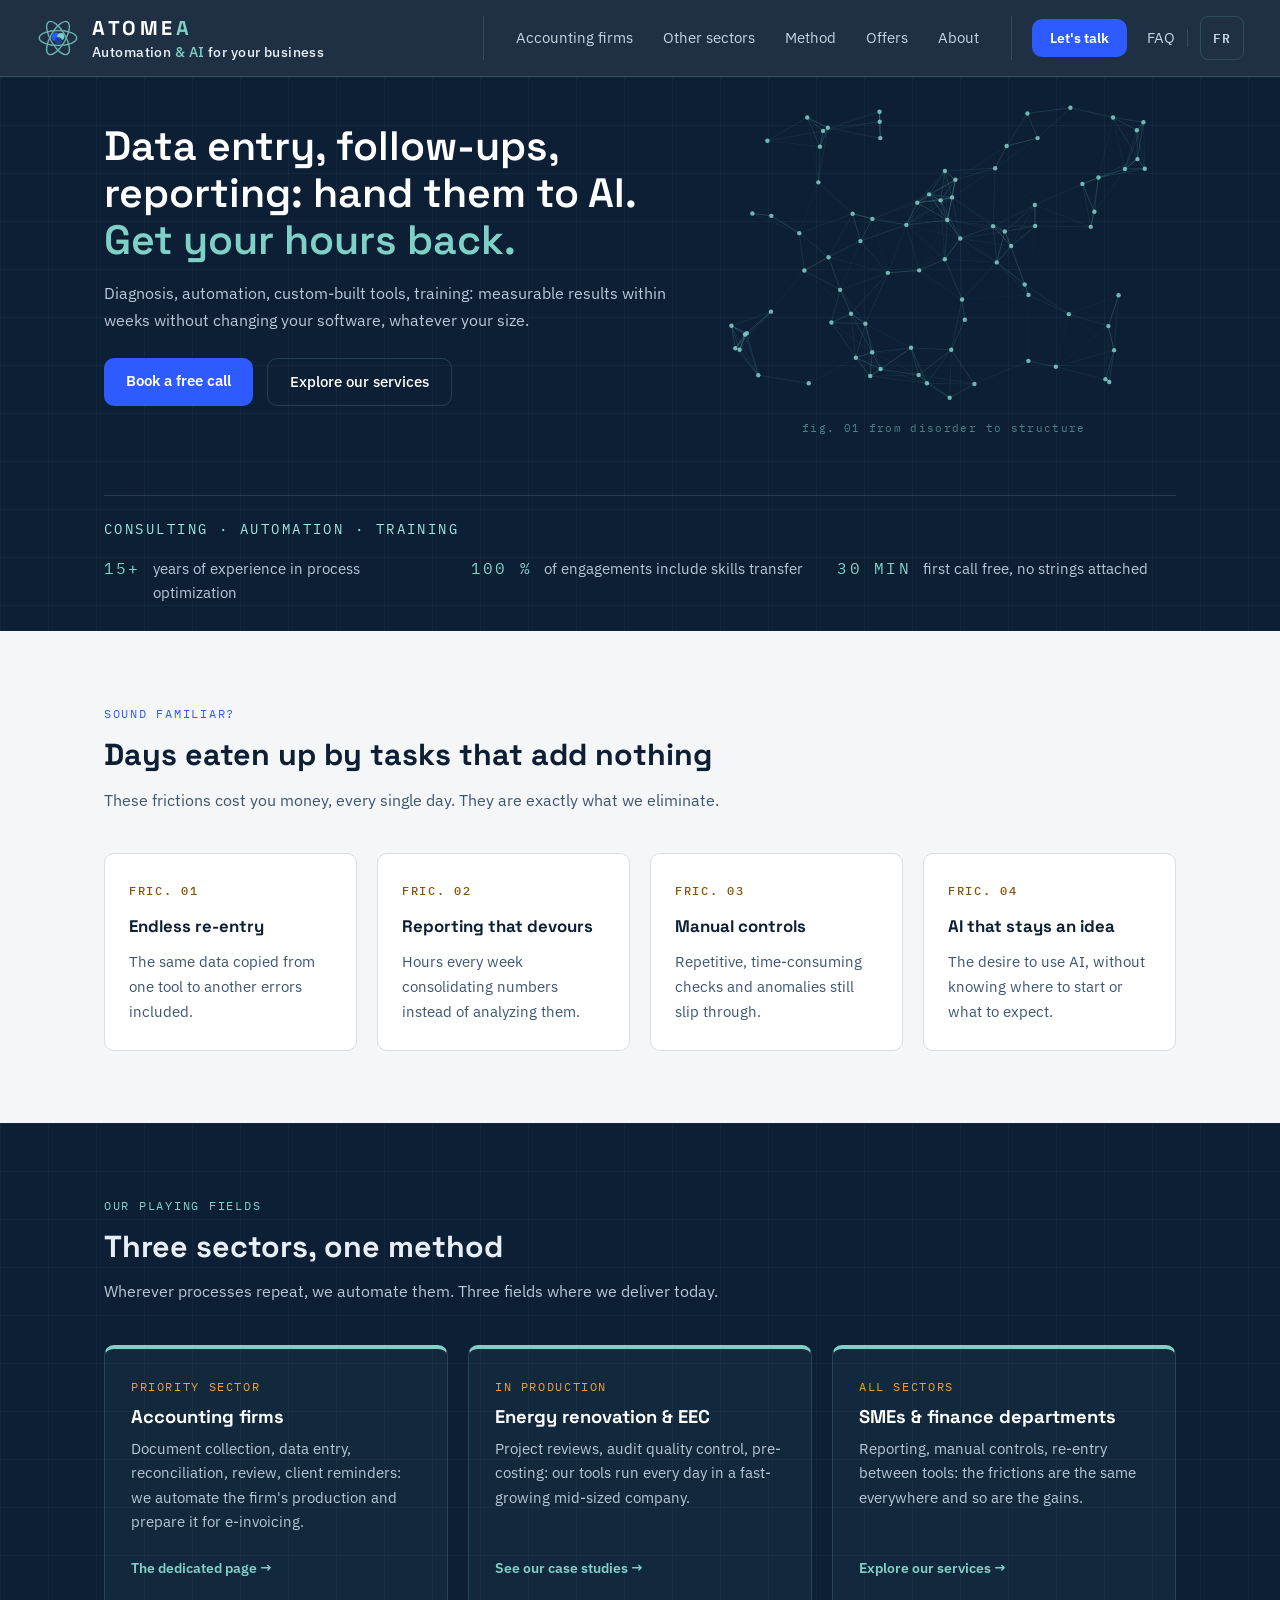
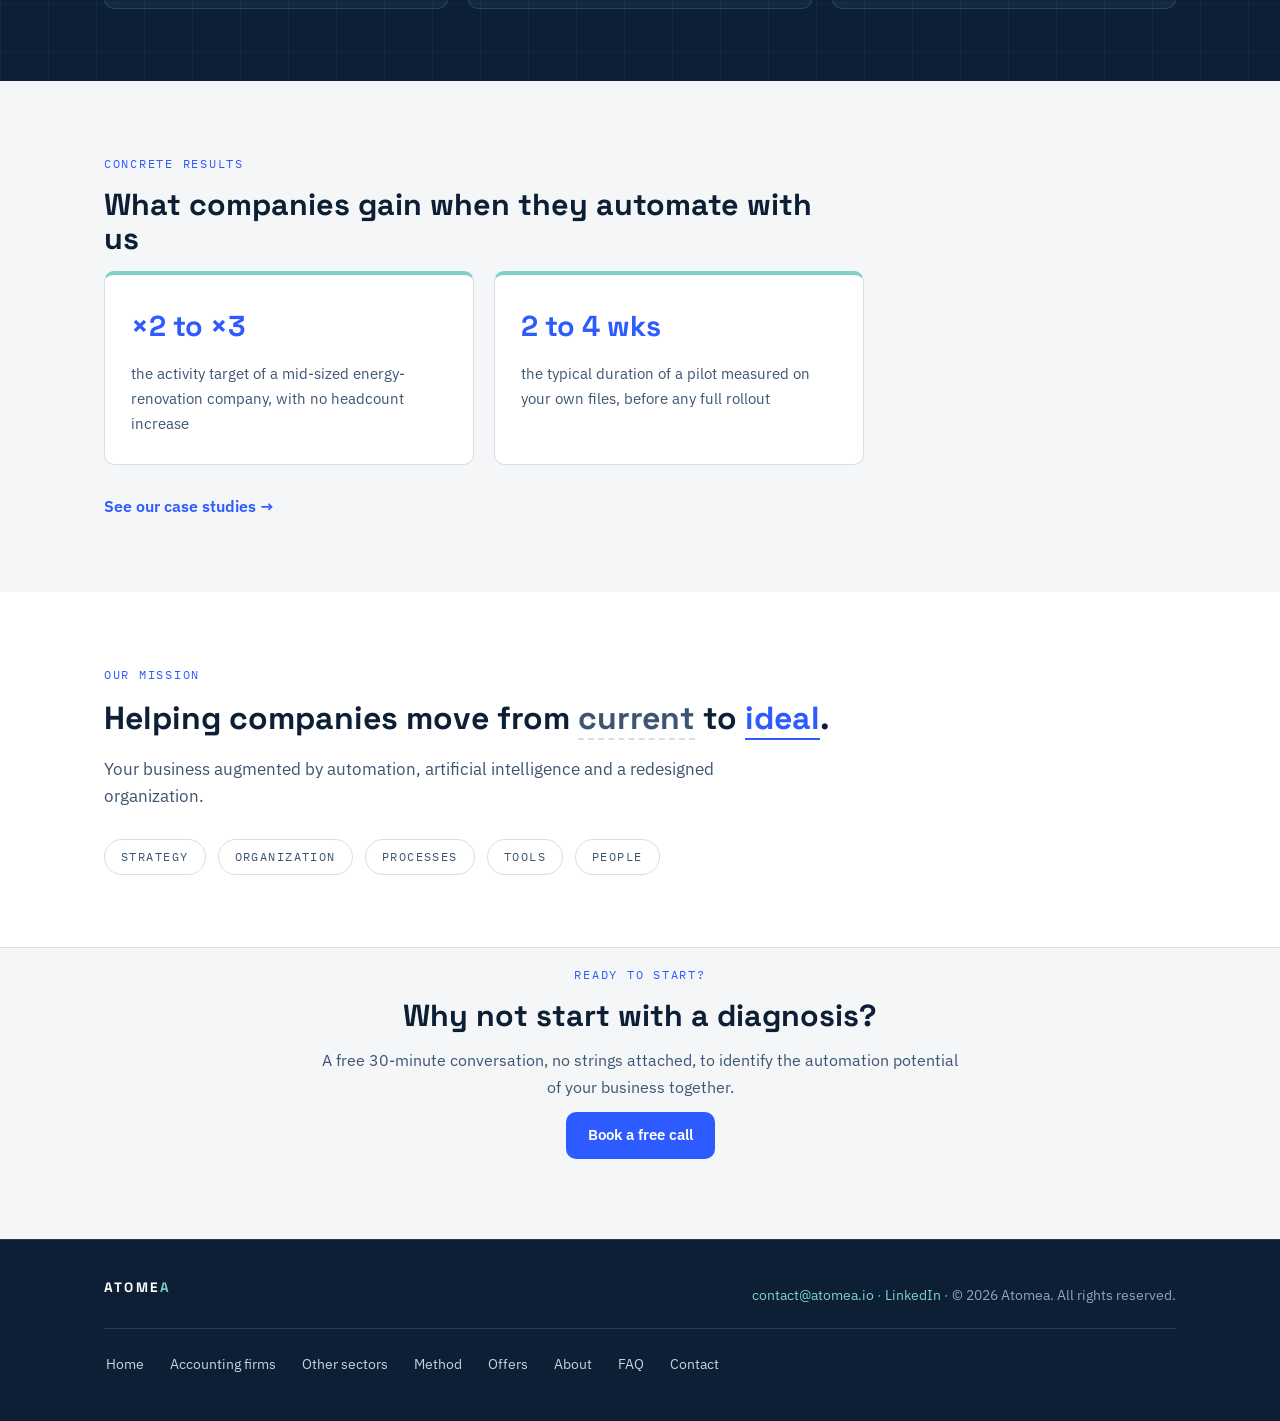
==== commit df55f7c0: "Bump cache-buster styles.css v=20260720 sur toutes les pages Co-Authored-By: Claude Fable 5 <noreply" ====
--- a/index.html
+++ b/index.html
@@ -17,7 +17,7 @@
 <link rel="preconnect" href="https://fonts.googleapis.com">
 <link rel="preconnect" href="https://fonts.gstatic.com" crossorigin>
 <link href="https://fonts.googleapis.com/css2?family=Space+Grotesk:wght@400;500;700&family=IBM+Plex+Sans:wght@400;500;600&family=IBM+Plex+Mono:wght@400;500&display=swap" rel="stylesheet">
-<link rel="stylesheet" href="styles.css?v=20260718">
+<link rel="stylesheet" href="styles.css?v=20260720">
 </head>
 <body>
 
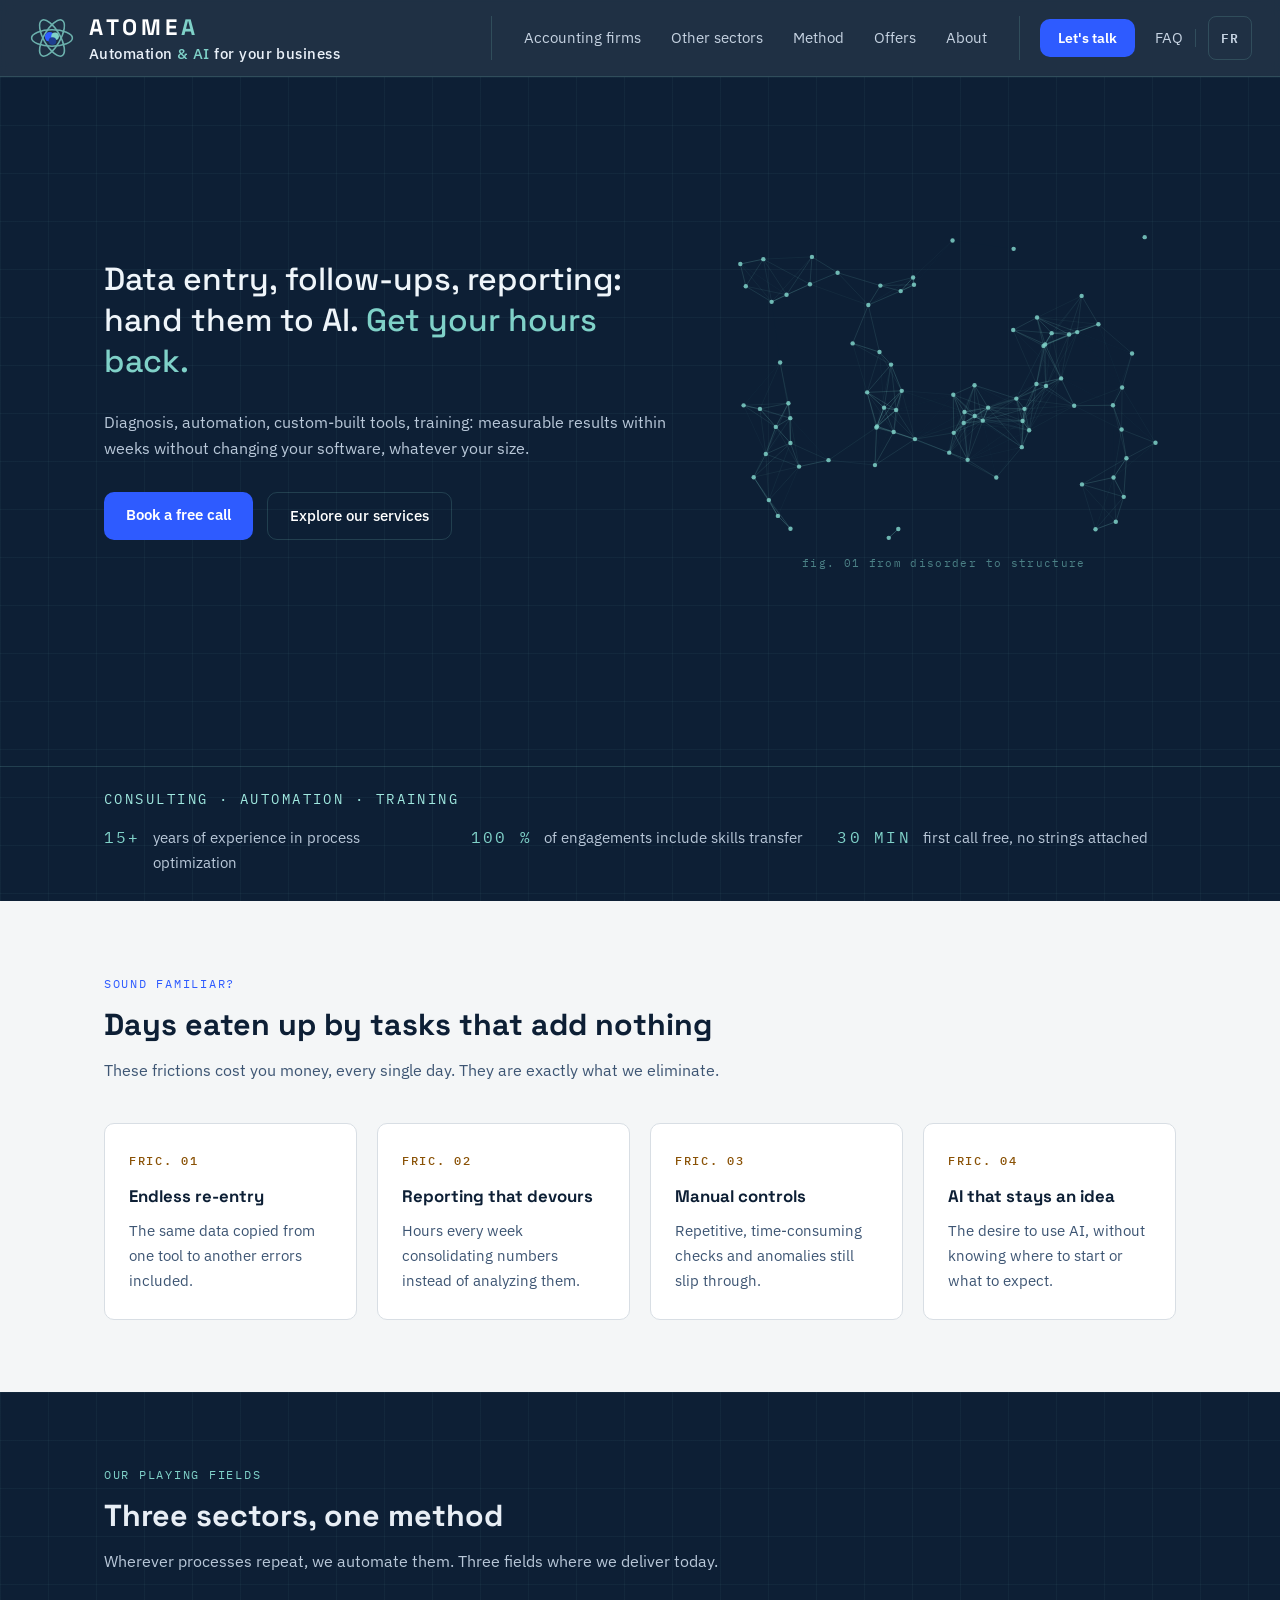
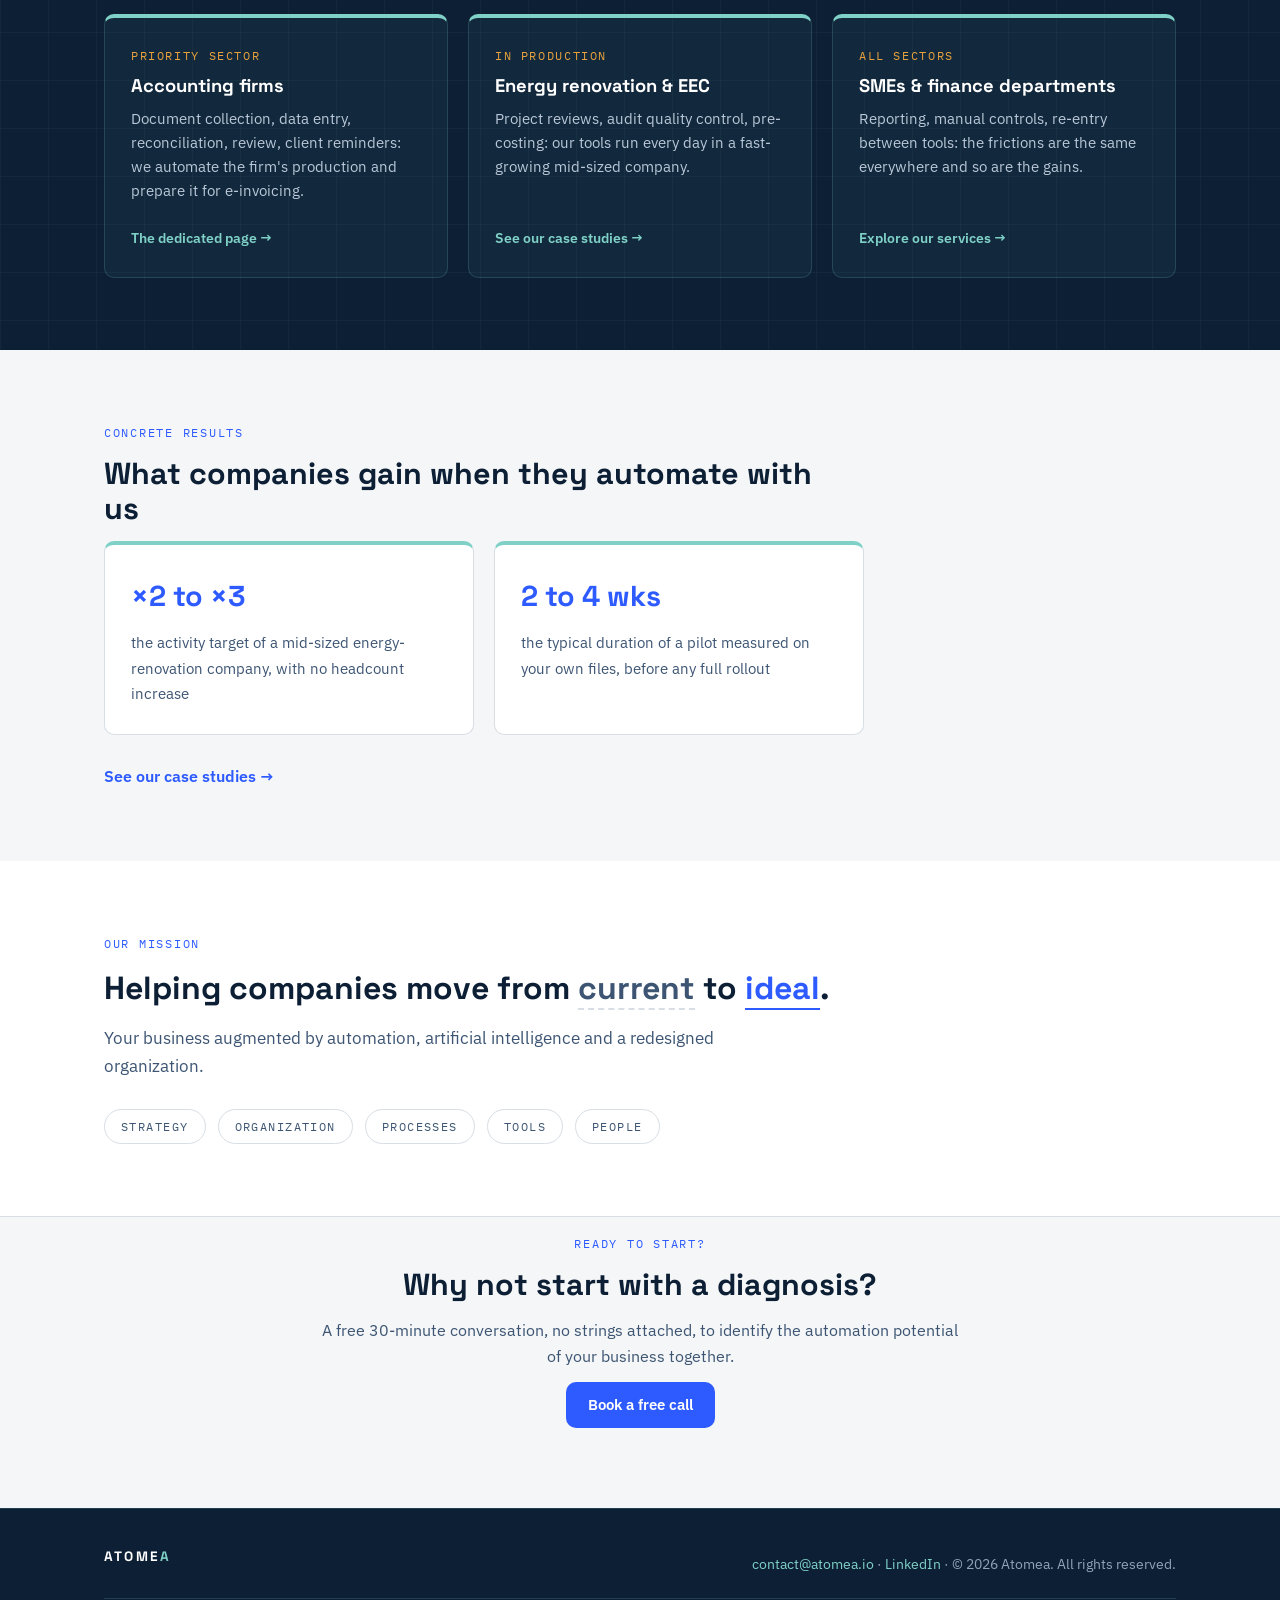
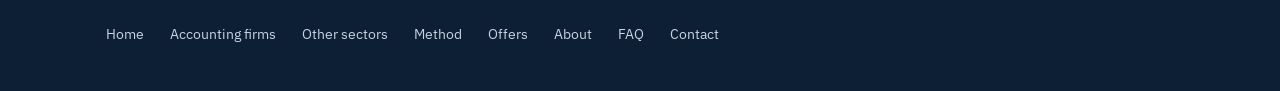
==== commit 985585db: "Header pleine largeur (logo a gauche, retrait 28px), titre ATOMEA grossi (1.4rem), tagline une ligne" ====
--- a/index.html
+++ b/index.html
@@ -17,7 +17,7 @@
 <link rel="preconnect" href="https://fonts.googleapis.com">
 <link rel="preconnect" href="https://fonts.gstatic.com" crossorigin>
 <link href="https://fonts.googleapis.com/css2?family=Space+Grotesk:wght@400;500;700&family=IBM+Plex+Sans:wght@400;500;600&family=IBM+Plex+Mono:wght@400;500&display=swap" rel="stylesheet">
-<link rel="stylesheet" href="styles.css?v=20260720">
+<link rel="stylesheet" href="styles.css?v=20260720b">
 </head>
 <body>
 
--- a/styles.css
+++ b/styles.css
@@ -23,14 +23,15 @@
 .wrap{max-width:1120px;margin:0 auto;padding:0 24px}
 
 /* ── header ── */
-header .wrap{max-width:none;padding:0 36px}
+/* header pleine largeur : logo au bord gauche (léger retrait), actions au bord droit */
+header .wrap{max-width:none;padding:0 28px}
 header{position:sticky;top:0;z-index:50;background:rgba(13,31,53,.92);backdrop-filter:blur(8px);border-bottom:1px solid var(--line-dark)}
 .nav{display:flex;align-items:center;justify-content:space-between;height:76px;gap:24px}
 .logo-stack{display:flex;flex-direction:column;line-height:1.3;gap:2px}
-.logo-tag{font-family:'IBM Plex Sans',sans-serif;font-size:.9rem;font-weight:500;letter-spacing:.03em;color:#EAF1F9}
+.logo-tag{font-family:'IBM Plex Sans',sans-serif;font-size:.95rem;font-weight:500;letter-spacing:.03em;color:#EAF1F9;white-space:nowrap}
 .logo-tag em{font-style:normal;color:var(--cyan)}
-.logo{display:flex;align-items:center;gap:12px;font-family:'Space Grotesk',sans-serif;font-weight:700;font-size:1.25rem;color:#fff;text-decoration:none;letter-spacing:.18em}
-.logo-mark{width:44px;height:44px;flex:none;transform-origin:50% 50%;animation:flip3d 9s linear infinite}
+.logo{display:flex;align-items:center;gap:13px;font-family:'Space Grotesk',sans-serif;font-weight:700;font-size:1.4rem;color:#fff;text-decoration:none;letter-spacing:.18em}
+.logo-mark{width:48px;height:48px;flex:none;transform-origin:50% 50%;animation:flip3d 9s linear infinite}
 .logo:hover .logo-mark{animation-duration:4s}
 @keyframes flip3d{from{transform:perspective(260px) rotateX(0deg)}to{transform:perspective(260px) rotateX(360deg)}}
 @media(prefers-reduced-motion:reduce){.logo-mark{animation:none}}
@@ -76,16 +77,19 @@
 /* ── hero ── */
 .hero{padding:14px 0 26px}
 .hero .wrap{max-width:1120px}
-.hero-grid{display:grid;grid-template-columns:1.1fr .9fr;gap:40px;align-items:center}
-.hero-proof{grid-column:1/-1;display:grid;grid-template-columns:repeat(3,1fr);gap:14px 28px;margin-top:18px;padding-top:22px;border-top:1px solid var(--line-dark)}
+/* le hero occupe tout le premier ecran (100vh - header 76px - paddings 40px) */
+.hero-grid{display:grid;grid-template-columns:1.1fr .9fr;grid-template-rows:1fr auto;gap:40px;align-items:center;min-height:calc(100vh - 116px)}
+.hero-proof{grid-column:1/-1;display:grid;grid-template-columns:repeat(3,1fr);gap:14px 28px;margin-top:18px;padding-top:22px;position:relative}
+/* ligne pleine largeur au-dessus du bandeau de preuves (déborde du conteneur 1120px) */
+.hero-proof::before{content:"";position:absolute;top:0;left:50%;transform:translateX(-50%);width:100vw;height:1px;background:var(--line-dark)}
 .hero-domains{grid-column:1/-1}
 .hero .hero-domains .mono{margin-bottom:0;font-size:.85rem;letter-spacing:.18em;color:#9FE8DF}
 .proof{display:flex;align-items:baseline;gap:12px;font-size:.92rem;color:#B9C8D9}
 .proof .mono{color:var(--amber);font-size:1rem;flex:none}
 .hero .mono{color:var(--cyan);display:block;margin-bottom:14px}
-.hero h1{font-size:clamp(1.75rem,3.2vw,2.6rem);font-weight:600;color:#fff;margin-bottom:16px}
+.hero h1{font-size:clamp(1.5rem,2.5vw,2.1rem);font-weight:500;color:#EFF5FA;margin-bottom:28px;line-height:1.28}
 .hero h1 em{font-style:normal;color:var(--cyan)}
-.hero p{font-size:1.02rem;color:#B9C8D9;max-width:36em;margin-bottom:24px}
+.hero p{font-size:.98rem;color:#B9C8D9;max-width:36em;margin-bottom:30px}
 .hero-ctas{display:flex;gap:14px;flex-wrap:wrap}
 #particles{width:100%;height:320px;display:block}
 .hero-canvas-label{font-family:'IBM Plex Mono',monospace;font-size:.7rem;letter-spacing:.12em;color:rgba(127,209,200,.55);text-align:center;margin-top:8px}
@@ -398,7 +402,7 @@
   .logo-tag{display:none}
 }
 @media(max-width:900px){
-  .hero-grid{grid-template-columns:1fr}
+  .hero-grid{grid-template-columns:1fr;grid-template-rows:none;min-height:0}
   .hero-proof{grid-template-columns:1fr;gap:14px;margin-top:36px}
   #particles{height:260px}
   .cards-4{grid-template-columns:repeat(2,1fr)}
